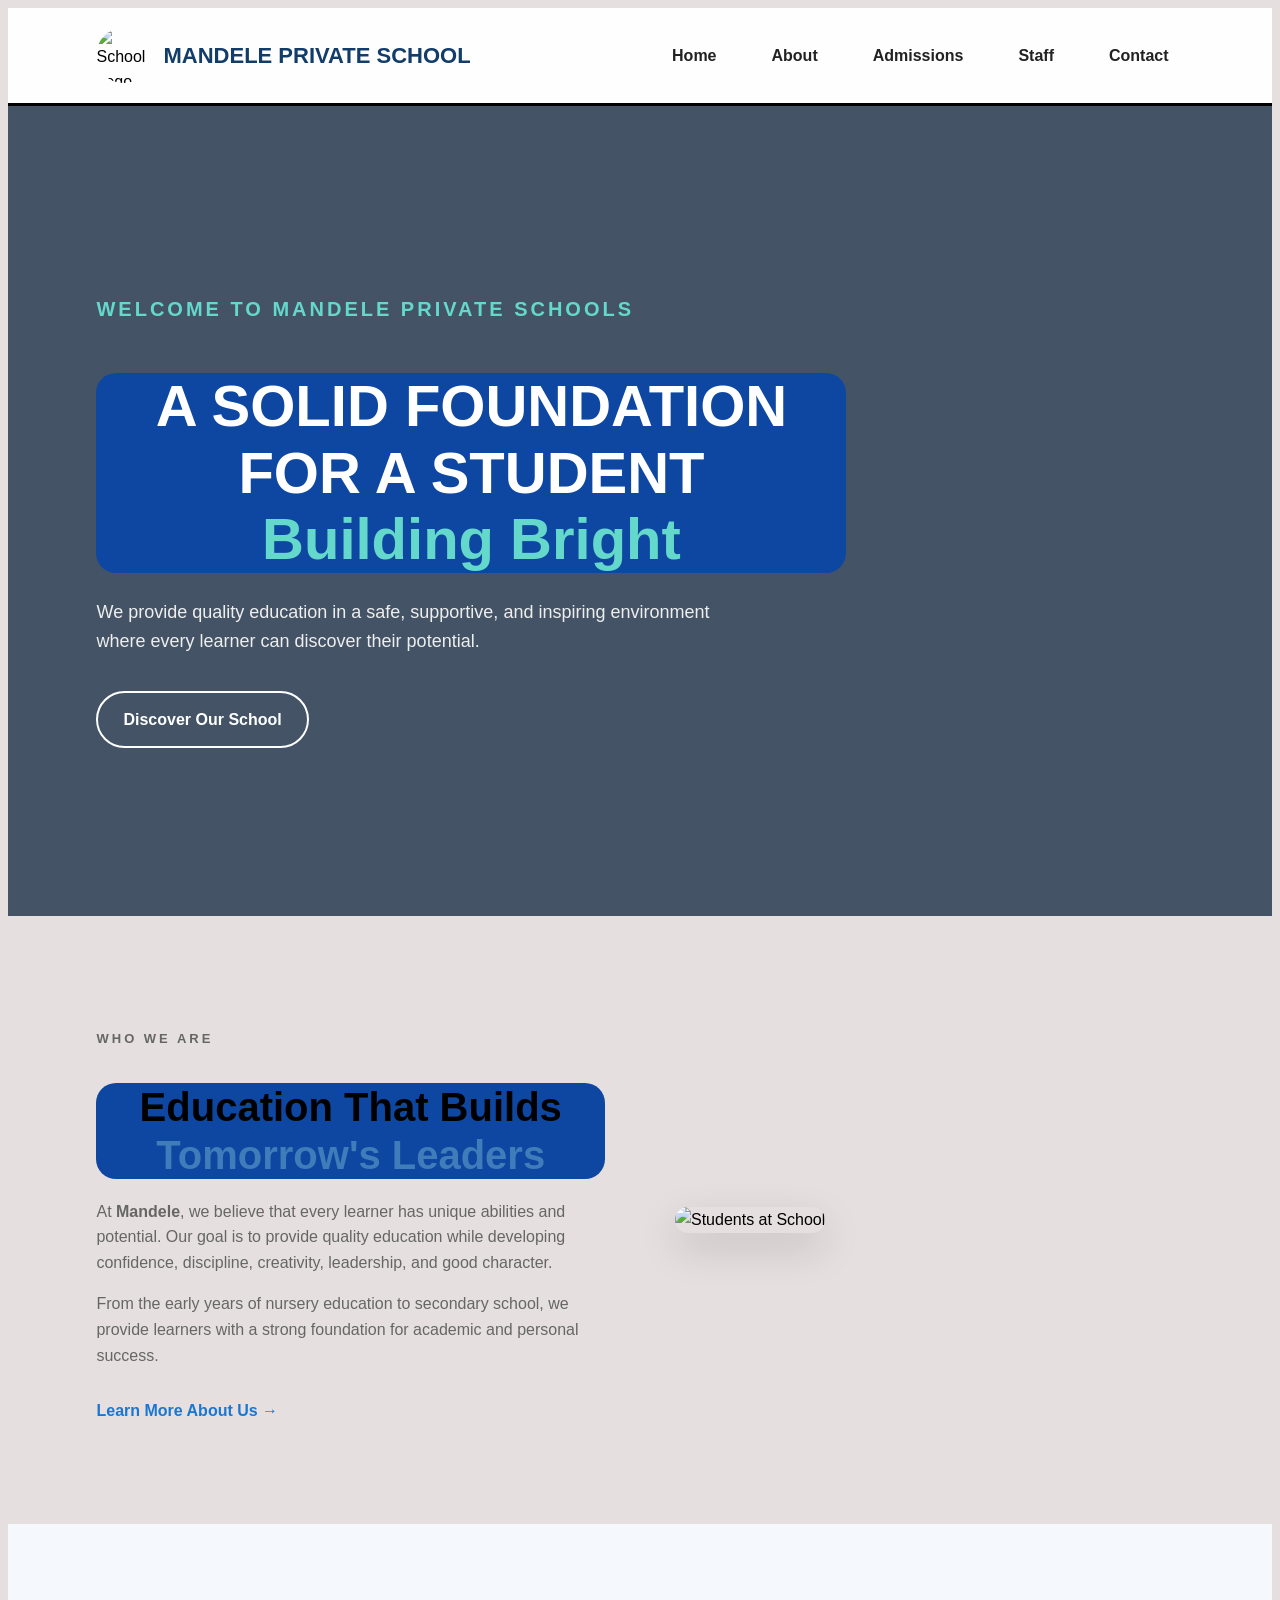
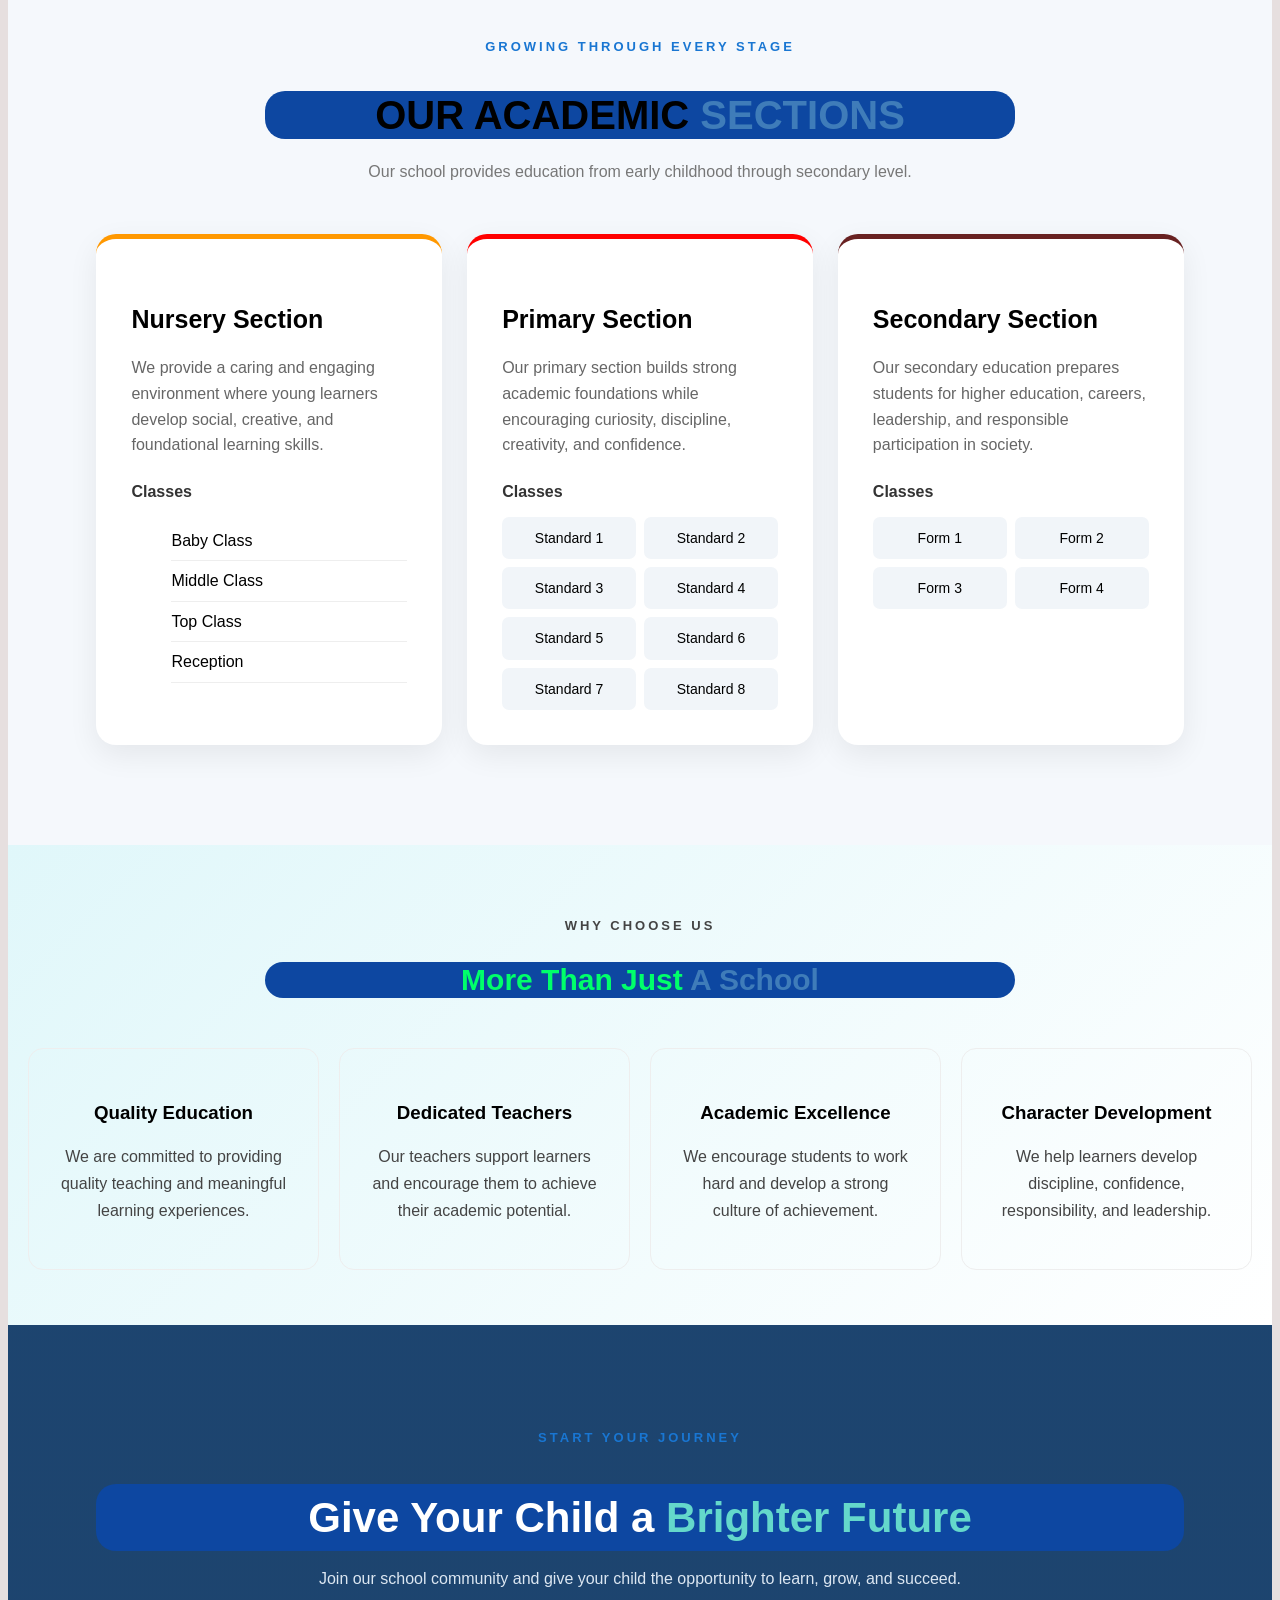
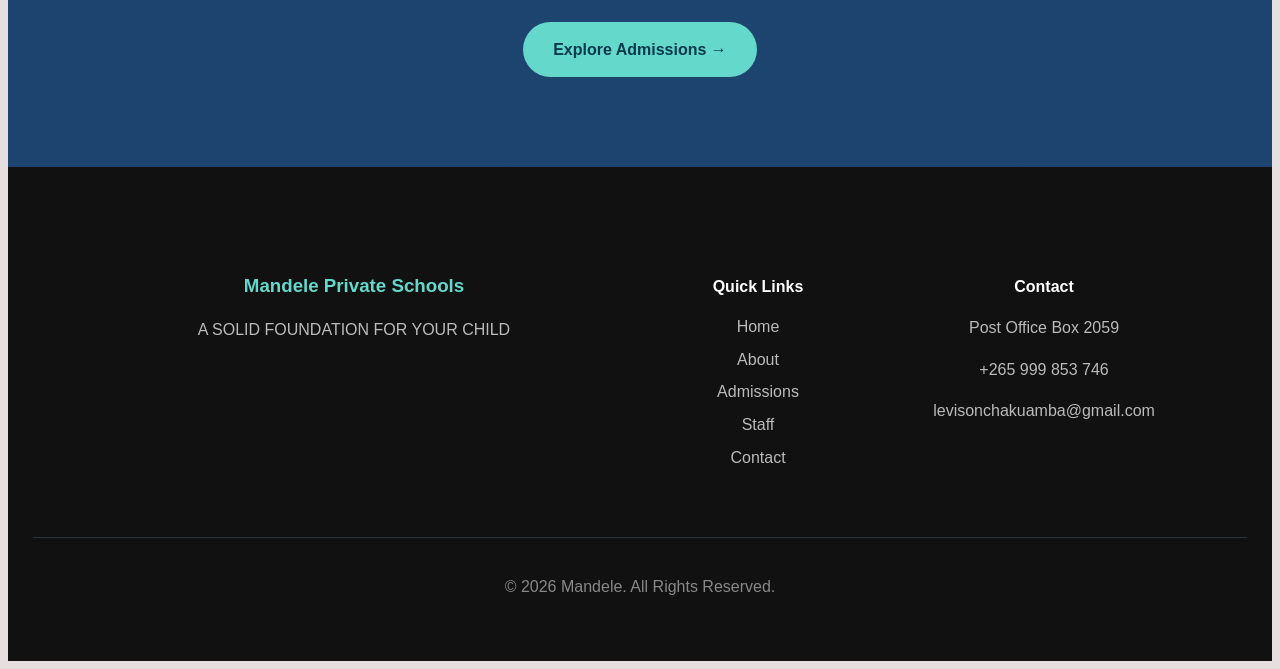
==== index.html @ 49058cb9 "Add files via upload" ====
<!DOCTYPE html>
<html>
<head>
    <title> SCHOOL </title>
    <link rel="stylesheet" href="style.css">
 

    </head>
     <body>
       
  

<!--  Navigation Bar -->

<header class="navbar">

    <div class="logo">
        <img src="logo.png" alt="School Logo">
        <h1>MANDELE PRIVATE SCHOOL</h1>
    </div>


    <nav class="nav-links">

        <a href="index.html">Home</a>
        <a href="about.html">About</a>
        <a href="admission.html">Admissions</a>
        <a href="staff.html">Staff</a>
        <a href="contact.html">Contact</a>

    </nav>

</header>


<!-- ================= HERO ================= -->

    <section class="hero">

        <div class="hero-content">

            <p class="welcome">WELCOME TO MANDELE PRIVATE SCHOOLS </p>

            <h2>
                A SOLID FOUNDATION FOR A STUDENT<br>
                <span>Building Bright </span>
            </h2>

            <p>
                We provide quality education in a safe, supportive,
                and inspiring environment where every learner can
                discover their potential.
            </p>

            <div class="hero-buttons">


                <a href="about.html" class="btn-secondary">
                    Discover Our School
                </a>

            </div>

        </div>

    </section>


    <!-- ================= INTRODUCTION ================= -->

    <section class="intro">

        <div class="intro-text">

            <p class="section-label">WHO WE ARE</p>

            <h2>
                Education That Builds
                <span>Tomorrow's Leaders</span>
            </h2>

            <p>
                At <strong>Mandele</strong>, we believe that every
                learner has unique abilities and potential. Our goal is
                to provide quality education while developing confidence,
                discipline, creativity, leadership, and good character.
            </p>

            <p>
                From the early years of nursery education to secondary
                school, we provide learners with a strong foundation
                for academic and personal success.
            </p>

            <a href="about.html" class="read-more">
                Learn More About Us →
            </a>

        </div>

        <div class="intro-image">

            <img src="Sec.jpg" alt="Students at School">

        </div>

    </section>


    <!-- ================= SCHOOL SECTIONS ================= -->

    <section class="school-sections">

        <div class="section-heading">

            <p class="section-label">GROWING THROUGH EVERY STAGE</p>

            <h2>
                OUR ACADEMIC 
                <span>SECTIONS</span>
            </h2>

            <p>
                Our school provides education from early childhood
                through secondary level.
            </p>

        </div>


        <div class="section-cards">


            <!-- NURSERY -->

            <div class="school-card nursery">

                <div class="card-icon">
                    
                </div>

                <h3>Nursery Section</h3>

                <p>
                    We provide a caring and engaging environment where
                    young learners develop social, creative, and
                    foundational learning skills.
                </p>

                <h4>Classes</h4>

                <ul>
                    <li>Baby Class</li>
                    <li>Middle Class</li>
                    <li>Top Class</li>
                    <li>Reception</li>
                </ul>

            </div>


            <!-- PRIMARY -->

            <div class="school-card primary">

                <div class="card-icon">
                    
                </div>

                <h3>Primary Section</h3>

                <p>
                    Our primary section builds strong academic foundations
                    while encouraging curiosity, discipline, creativity,
                    and confidence.
                </p>

                <h4>Classes</h4>

                <div class="class-grid">

                    <span>Standard 1</span>
                    <span>Standard 2</span>
                    <span>Standard 3</span>
                    <span>Standard 4</span>
                    <span>Standard 5</span>
                    <span>Standard 6</span>
                    <span>Standard 7</span>
                    <span>Standard 8</span>

                </div>

            </div>


            <!-- SECONDARY -->

            <div class="school-card secondary">

                <div class="card-icon">
                    
                </div>

                <h3>Secondary Section</h3>

                <p>
                    Our secondary education prepares students for higher
                    education, careers, leadership, and responsible
                    participation in society.
                </p>

                <h4>Classes</h4>

                <div class="class-grid">

                    <span>Form 1</span>
                    <span>Form 2</span>
                    <span>Form 3</span>
                    <span>Form 4</span>

                </div>

            </div>

        </div>

    </section>


    <!-- ================= WHY CHOOSE US ================= -->

    <section class="why-us">

        <div class="section-heading">

            <p class="section-label">WHY CHOOSE US</p>

            <h2>
                More Than Just
                <span>A School</span>
            </h2>

        </div>


        <div class="features">

            <div class="feature">

                <div class="feature-icon"></div>

                <h3>Quality Education</h3>

                <p>
                    We are committed to providing quality teaching
                    and meaningful learning experiences.
                </p>

            </div>


            <div class="feature">

                <div class="feature-icon"></div>

                <h3>Dedicated Teachers</h3>

                <p>
                    Our teachers support learners and encourage them
                    to achieve their academic potential.
                </p>

            </div>


            <div class="feature">

                <div class="feature-icon"></div>

                <h3>Academic Excellence</h3>

                <p>
                    We encourage students to work hard and develop
                    a strong culture of achievement.
                </p>

            </div>


            <div class="feature">

                <div class="feature-icon"></div>

                <h3>Character Development</h3>

                <p>
                    We help learners develop discipline, confidence,
                    responsibility, and leadership.
                </p>

            </div>

        </div>

    </section>


    <!-- ================= CTA ================= -->

    <section class="cta">

        <div>

            <p class="section-label">START YOUR JOURNEY</p>

            <h2>
                Give Your Child a
                <span>Brighter Future</span>
            </h2>

            <p>
                Join our school community and give your child the
                opportunity to learn, grow, and succeed.
            </p>

            <a href="admissions.html" class="cta-button">
                Explore Admissions →
            </a>

        </div>

    </section>


    <!-- ================= FOOTER ================= -->

    <footer>

        <div class="footer-content">

            <div>

                <h3>Mandele Private Schools</h3>

                <p>
                    A SOLID FOUNDATION FOR YOUR CHILD
                </p>

            </div>


            <div>

                <h4>Quick Links</h4>

                <a href="index.html">Home</a>
                <a href="about.html">About</a>
                <a href="admissions.html">Admissions</a>
                <a href="staff.html">Staff</a>
                <a href="contact.html">Contact</a>

            </div>


            <div>

                <h4>Contact</h4>

                <p> Post Office Box 2059</p>
                <p> <a href="#"> +265 999 853 746</a>  </p>
                <p> <a href="#"> levisonchakuamba@gmail.com</a></p>

            </div>

        </div>


        <div class="copyright">

            <p>
                © 2026 Mandele. All Rights Reserved.
            </p>

        </div>

    </footer>
         
     </body>
</html>
---- style.css ----
/* ============================
   MODERN ANIMATED NAVBAR
   ============================ */

.navbar {

    position: sticky;
    top: 0;
    z-index: 1000;

    display: flex;
    justify-content: space-between;
    align-items: center;

    padding: 15px 7%;

    background: rgba(255,255,255,0.95);

    backdrop-filter: blur(10px);

    border-bottom: 3px solid;

    animation: borderColor 6s infinite;

}


/* Animated Border Colours */

@keyframes borderColor {

    0% {
        border-color: #ff0055;
    }

    25% {
        border-color: #00c3ff;
    }

    50% {
        border-color: #00ff88;
    }

    75% {
        border-color: #ffd000;
    }

    100% {
        border-color: #ff0055;
    }

}



/* Logo */

.navbar .logo {

    display: flex;
    align-items: center;
    gap: 12px;

}


.navbar .logo img {

    width: 55px;
    height: 55px;

    border-radius: 50%;

}


.navbar .logo h1 {

    color: #123c69;

    font-size: 22px;

}



/* Navigation Links */

.nav-links {

    display: flex;

    gap: 25px;

}



.nav-links a {

    position: relative;

    text-decoration: none;

    color: #222;

    font-weight: bold;

    padding: 10px 15px;

    border-radius: 25px;

    transition: 0.4s;

}



/* Hover Background */

.nav-links a:hover {

    color: white;

    background: linear-gradient(
        45deg,
        #ff0055,
        #00c3ff,
        #00ff88
    );

    transform: translateY(-4px);

}



/* Animated Underline */

.nav-links a::after {

    content: "";

    position: absolute;

    left: 50%;

    bottom: 3px;

    width: 0%;

    height: 3cm;

    background: linear-gradient(
        90deg,
        #ff0055,
        #00c3ff,
        #00ff88
    );

    transition: 0.4s;

    transform: translateX(-50%);

}



.nav-links a:hover::after {

    width: 80%;

}



/* Active Page */

.nav-links a.active {

    color: #2486d1;

}



/* Mobile Navigation */

@media(max-width:800px){

    .navbar{

        flex-direction: column;

        gap:20px;

    }


    .nav-links{

        flex-wrap:wrap;

        justify-content:center;

        gap:10px;

    }

}
                        /* FOR HOME PAGE */ 
            /* ===================================== GENERAL===================================== */


 {
    margin: 0;
    padding: 0;
    box-sizing: border-box;
}

body {
    font-family: Arial, sans-serif;
    color:black;
    line-height: 1.6;
    background: #e6dfdf;
}

a {
    text-decoration: none;
}


/* =====================================
   HEADER
   ===================================== */

.header {
    width: 100%;
    padding: 15px 7%;
    display: flex;
    justify-content: space-between;
    align-items: center;
    background: white;
    box-shadow: 0 3px 15px rgba(0, 0, 0, 0.08);
    position: sticky;
    top: 0;
    z-index: 1000;
}

.logo {
    display: flex;
    align-items: center;
    gap: 12px;
}

.logo img {
    width: 20cm;
    height: 20cm;
    object-fit: contain;
}

.logo h1 {
    color: #123c69;
    font-size: 22px;
}

.logo p {
    font-size: 11px;
    color: #777;
}

nav {
    display: flex;
    gap: 25px;
}

nav a {
    color: #333;
    font-weight: 600;
    transition: 0.3s;
}

nav a:hover,
nav a.active {
    color: #1976d2;
}


/* =====================================
   HERO
   ===================================== */

.hero {
    min-height: 650px;

    background-image:
        linear-gradient(
            rgba(5, 30, 55, 0.72),
            rgba(5, 30, 55, 0.72)
        ),
        url("school.jpg");

    background-size: cover;
    background-position: center;

    display: flex;
    align-items: center;

    padding: 80px 7%;

    color: white;
}

.hero-content {
    max-width: 750px;
}

.welcome {
    color: #64d8cb;
    font-weight:bold;
    font-size: 20px;
    letter-spacing: 3px;
    margin-bottom: 15px;
}

.hero h2 {
    font-size: 58px;
    line-height: 1.15;
    margin-bottom: 25px;
}

.hero h2 span {
    color: #64d8cb;
}

.hero p:not(.welcome) {
    font-size: 18px;
    max-width: 650px;
    color: #eeeeee;
}

.hero-buttons {
    margin-top: 35px;
    display: flex;
    gap: 15px;
    flex-wrap: wrap;
}

.btn-primary,
.btn-secondary {
    padding: 14px 25px;
    border-radius: 30px;
    font-weight: bold;
    transition: 0.3s;
}

.btn-primary {
    background: #64d8cb;
    color: #073b4c;
}

.btn-primary:hover {
    transform: translateY(-3px);
}

.btn-secondary {
    border: 2px solid white;
    color: white;
}

.btn-secondary:hover {
    background: white;
    color: #2c2cbd;
}


/* =====================================
   INTRODUCTION
   ===================================== */

.intro {
    padding: 100px 7%;
    display: flex;
    align-items: center;
    gap: 70px;
}

.intro-text {
    flex: 1;
}

.intro-image {
    flex: 1;
}

.intro-image img {
    width: 100%;
    height: 400px;
    object-fit: cover;
    border-radius: 20px;
    box-shadow: 0 15px 40px rgba(0, 0, 0, 0.15);
}

.section-label {
    color: #1976d2;
    font-size: 13px;
    font-weight: bold;
    letter-spacing: 3px;
    margin-bottom: 10px;
}

.intro h2,
.section-heading h2 {
    font-size: 40px;
    line-height: 1.2;
    margin-bottom: 20px;
}

.intro h2 span,
.section-heading h2 span {
    color: #3f7cb9;
}

.intro-text p {
    color: #666;
    margin-bottom: 15px;
}

.read-more {
    display: inline-block;
    margin-top: 15px;
    color: #1976d2;
    font-weight: bold;
}


/* =====================================
   SCHOOL SECTIONS
   ===================================== */

.school-sections {
    background: #f5f8fc;
    padding: 100px 7%;
}

.section-heading {
    text-align: center;
    max-width: 750px;
    margin: 0 auto 50px;
}

.section-heading > p:last-child {
    color: #777;
}

.section-cards {
    display: grid;
    grid-template-columns: repeat(3, 1fr);
    gap: 25px;
}

.school-card {
    background: white;
    padding: 35px;
    border-radius: 20px;
    box-shadow: 0 10px 30px rgba(0, 0, 0, 0.07);
    transition: 0.3s;
    border-top: 5px solid;
}

.school-card:hover {
    transform: translateY(-10px);
    box-shadow: 0 20px 40px rgba(0, 0, 0, 0.12);
}

.nursery {
    border-color: #ff9800;
}

.primary {
    border-color:RED;
}

.secondary {
    border-color: #682121;
}

.card-icon {
    font-size: 40px;
    margin-bottom: 15px;
}

.school-card h3 {
    font-size: 25px;
    margin-bottom: 12px;
}

.school-card p {
    color: #666;
    margin-bottom: 20px;
}

.school-card h4 {
    margin-bottom: 12px;
    color: #333;
}

.school-card ul {
    list-style: none;
}

.school-card li {
    padding: 7px 0;
    border-bottom: 1px solid #eeeeee;
}

.class-grid {
    display: grid;
    grid-template-columns: repeat(2, 1fr);
    gap: 8px;
}

.class-grid span {
    padding: 10px;
    background: #f1f5f9;
    border-radius: 7px;
    text-align: center;
    font-size: 14px;
}


/* =====================================
   WHY CHOOSE US
   ===================================== */

.why-us {
    padding: 100px 7%;
}

.features {
    display: grid;
    grid-template-columns: repeat(4, 1fr);
    gap: 20px;
}

.feature {
    padding: 30px;
    text-align: center;
    border: 1px solid #eeeeee;
    border-radius: 15px;
    transition: 0.3s;
}

.feature:hover {
    transform: translateY(-8px);
    box-shadow: 0 15px 30px rgba(0, 0, 0, 0.08);
}

.feature-icon {
    font-size: 35px;
    margin-bottom: 15px;
}

.feature h3 {
    margin-bottom: 10px;
}

.feature p {
    color: #777;
}


/* =====================================
   CALL TO ACTION
   ===================================== */

.cta {
    padding: 90px 7%;
    text-align: center;

    background:
        linear-gradient(
            rgba(18, 60, 105, 0.95),
            rgba(18, 60, 105, 0.95)
        );
        
    color: white;
}

.cta h2 {
    font-size: 42px;
    margin-bottom: 15px;
}

.cta h2 span {
    color: #64d8cb;
}

.cta p:not(.section-label) {
    max-width: 650px;
    margin: auto;
    color: #dce7f2;
}

.cta-button {
    display: inline-block;
    margin-top: 30px;
    padding: 15px 30px;
    border-radius: 30px;
    background: #64d8cb;
    color: #073b4c;
    font-weight: bold;
}


/* =====================================
   FOOTER
   ===================================== */

footer {
    background: #101820;
    color: white;
}

.footer-content {
    padding: 60px 7%;
    display: grid;
    grid-template-columns: 2fr 1fr 1fr;
    gap: 50px;
}

.footer-content h3 {
    color: #64d8cb;
    margin-bottom: 10px;
}

.footer-content h4 {
    margin-bottom: 15px;
}

.footer-content a {
    display: block;
    color: #bbb;
    margin: 7px 0;
}

.footer-content a:hover {
    color: #64d8cb;
}

.footer-content p {
    color: #bbb;
}

.copyright {
    border-top: 1px solid #26343e;
    padding: 20px;
    text-align: center;
    color: #888;
}


/* =====================================
   MOBILE RESPONSIVE
   ===================================== */

@media (max-width: 900px) {

    .header {
        flex-direction: column;
        gap: 15px;
    }

    nav {
        gap: 12px;
        flex-wrap: wrap;
        justify-content: center;
    }

    .hero h2 {
        font-size: 42px;
    }

    .intro {
        flex-direction: column;
    }

    .section-cards {
        grid-template-columns: 1fr;
    }

    .features {
        grid-template-columns: repeat(2, 1fr);
    }

    .footer-content {
        grid-template-columns: 1fr;
    }
}


@media (max-width: 600px) {

    .hero {
        min-height: 550px;
        padding: 60px 6%;
    }

    .hero h2 {
        font-size: 34px;
    }

    .intro h2,
    .section-heading h2 {
        font-size: 32px;
    }

    .features {
        grid-template-columns: 1fr;
    }

    .hero-buttons {
        flex-direction: column;
    }

    .btn-primary,
    .btn-secondary {
        text-align: center;
    }

}
            /* FOR HOME PAGE */ 
        }
        /*FOR CONTACT US */ 
        .contact-intro,
.contact-info,
.contact-form,
.location {
    padding: 50px;
    text-align: center;
      background-color: #a31010;
}

.contact-intro p,
.location p {
    max-width: 500px;
    margin: auto;
    line-height: 1.7;
    border-radius: 5px;
    background-color: #00838f;
    
    
}

.contact-info {
    display: flex;
    flex-wrap: wrap;
    justify-content: center;
    gap: 20px;
   
}

.contact-info h2 {
    width: 150%;
     background-color: #0738a0;
    transform: scale(0.95);
}

.contact-box {
    width: 220px;
    padding: 25px;
    border-radius: 10px;
    background-color: #f2f2f2;
     background-color: #c6c1cf;
    transform: scale(0.95);
}
h2{
    text-align: center;
    background-color: #0d47a1;
    border-radius: 20px; 
    font-style: padding ;
}
.contact-form form {
    max-width: 600px;
    margin: auto;
    display: flex;
    flex-direction: column;
    text-align: left;
}

.contact-form label {
    margin-top: 15px;
    margin-bottom: 5px;
    font-weight: bold;
}

.contact-form input,
.contact-form textarea {
    padding: 12px;
    border: 1px solid #ccc;
    border-radius: 5px;
    font-size: 16px;
}

.contact-form button {
    margin-top: 20px;
    padding: 12px;
    border: tomato;
    border-radius: 5px;
    cursor: pointer;
    font-size: 16px;
     background-color: #13cf81;
}

.location {
    background-color: #f5f5f5;
}
 /* CSS FOR CONTACT US  ENDS HEAR 
 NEXT IS ABOUT PAGE*/ 
 .about,
.history,
.vision-mission,
.values,
.facilities {
    padding: 50px;
    text-align: center;
}

.about-image {
    width: 500px;
    max-width: 90%;
    height: 300px;
    object-fit: cover;
    border-radius: 10px;
    margin: 20px 0;
}

.about p,
.history p,
.vision-mission p,
.facilities p {
    max-width: 800px;
    margin: 15px auto;
    line-height: 1.7;
}

.vision-mission {
    display: flex;
    gap: 30px;
    justify-content: center;
}

.vision-mission div {
    width: 40%;
    padding: 25px;
}

.values ul {
    list-style: none;
    padding: 0;
}

.values li {
    display: inline-block;
    padding: 12px 20px;
    margin: 5px;
    border-radius: 5px;
}
/* CSS FOR ABOUT PAGE   ENDS HEAR 
 NEXT IS ADMISSION*/ 
 /* ==============================
   ADMISSIONS PAGE
   ============================== */

.admissions {
    background: linear-gradient(135deg, #e3f2fd, #ffffff);
    padding: 60px 20px;
    text-align: center;
}

.admissions h2 {
    color: #0d47a1;
    font-size: 38px;
    margin-bottom: 25px;
}

.admissions p {
    max-width: 800px;
    margin: 15px auto;
    line-height: 1.8;
    color: #444;
}

.admission-image {
    width: 500px;
    max-width: 90%;
    height: 280px;
    object-fit:contain;
    border-radius: 15px;
    box-shadow: 0 8px 20px rgba(0, 0, 0, 0.2);
    margin-bottom: 25px;
}


/* ==============================
   ADMISSION REQUIREMENTS
   ============================== */

.requirements {
    background-color: #ffffff;
    padding: 55px 20px;
    text-align: center;
}

.requirements h2 {
    color: black;
    font-size: 30px;
}

.requirements p {
    color: #555;
}

.requirements ul {
    max-width: 650px;
    margin: 25px auto;
    padding: 0;
    list-style: none;
}

.requirements li {
    background-color: #e8f5e9;
    color: #1b5e20;
    margin: 10px 0;
    padding: 14px;
    border-left: 5px solid #2e7d32;
    border-radius: 5px;
    text-align: left;
    transition: 0.3s;
}

.requirements li:hover {
    transform: translateX(8px);
    background-color: #c8e6c9;
}


/* ==============================
   SCHOOL FEES
   ============================== */

.fees {
    background: linear-gradient(135deg, #fff3e0, #ffffff);
    padding: 55px 20px;
    text-align: center;
}

.fees h2 {
    color: #ff0000;
    font-size: 30px;
}
.fees-box {
    display: inline-block;
    width: 230px;
    margin: 10px;
    padding: 25px;
    background-color: white;
    border-radius: 12px;
    box-shadow: 0 5px 15px rgba(0, 0, 0, 0.15);
    transition: 0.3s;
}

.date-box:hover {
    transform: translateY(-8px);
}

.fees-box h2 {
    color: blanchedalmond;
}

.fees-box p {
    color: red;
    font-weight: bold;
}


/* ==============================
   IMPORTANT DATES
   ============================== */

.dates {
    background-color: #f3e5f5;
    padding: 55px 20px;
    text-align: center;
}

.dates h2 {
    color: #ee0f0f;
    font-size: 30px;
    margin-bottom: 30px;
}

.date-box {
    display: inline-block;
    width: 230px;
    margin: 10px;
    padding: 25px;
    background-color: white;
    border-radius: 12px;
    box-shadow: 0 5px 15px rgba(0, 0, 0, 0.15);
    transition: 0.3s;
}

.date-box:hover {
    transform: translateY(-8px);
}

.date-box h3 {
    color: #7b1fa2;
}

.date-box p {
    color: #555;
    font-weight: bold;
}


/* ==============================
   WHY CHOOSE US
   ============================== */

.why-us {
    background: linear-gradient(135deg, #e0f7fa, #ffffff);
    padding: 55px 20px;
    text-align: center;
}

.why-us h2 {
    color: #00ff6a;
    font-size: 30px;
}

.why-us p {
    max-width: 750px;
    margin: 15px auto;
    line-height: 1.7;
    color: #444;
}

.why-us ul {
    list-style: none;
    padding: 0;
    max-width: 600px;
    margin: 25px auto;
}

.why-us li {
    display: inline-block;
    background-color: #00838f;
    color: white;
    padding: 12px 18px;
    margin: 6px;
    border-radius: 20px;
    transition: 0.3s;
}

.why-us li:hover {
    background-color: #004d40;
    transform: scale(1.05);
}


/* ==============================
   ADMISSIONS CONTACT
   ============================== */

.admission-contact {
    background: linear-gradient(135deg, #263238, #37474f);
    color: white;
    padding: 55px 20px;
    text-align: center;
}

.admission-contact h2 {
    color: #ffca28;
    font-size: 30px;
   
}

.admission-contact p {
    margin: 12px;
}

.admission-contact strong {
    color: #80cbc4;
}


/* ==============================
   FOOTER
   ============================== */

footer {
    background-color: #111;
    color: white;
    text-align: center;
    padding: 25px;
}
/* STAFF CSS*/ 
h7{
    color: #2486d1;
    font-size: larger;
    font-family: fantasy;
    
  
}
.staff-card h4 {
    font-family:Arial, Helvetica, sans-serif;
    font: 100px;
    font-style:italic;
    font-weight: bold;
    color: rgb(22, 21, 11);
    
}
.staff-card p {
    font-family:Arial, Helvetica, sans-serif;
    font: 100px;
    font-weight: bold;
    color: #00ff6a;
    
}

.staff-card {
    width: auto;
    padding: 15px;
    background: white;
  /* border: 1px solid #ddd;*/
    border-radius: 10px;
    box-shadow: 0 5px 20px rgba(0, 0, 0, 0.1);
   /* overflow: hidden;*/
   box-shadow: 0px 2px 4px rgba(0, 0, 0, 0.2);
   margin: 0 auto;
   box-sizing: border-box;
}
.staff-card img{
    width:100%; 
    height:350px; 
  object-fit:cover;
      border-radius: 15px;
      /*display: block;*/ 
}
  .staff-container{ 
        display: grid; 
        grid-template-columns: repeat (3,minmax(280px,350px)); 
        gap : 5px; 
       padding: 0px;
        justify-content: center;
        margin-top: 10px;
        flex-wrap: wrap;
     }
     @media(max-width:800px) {
        .staff-container {
            grid-template-columns: repeat(2,1fr);
        }
     }
     @media (max-with:500px){
.staff-container{
    grid-template-columns: 1fr;
}
     }
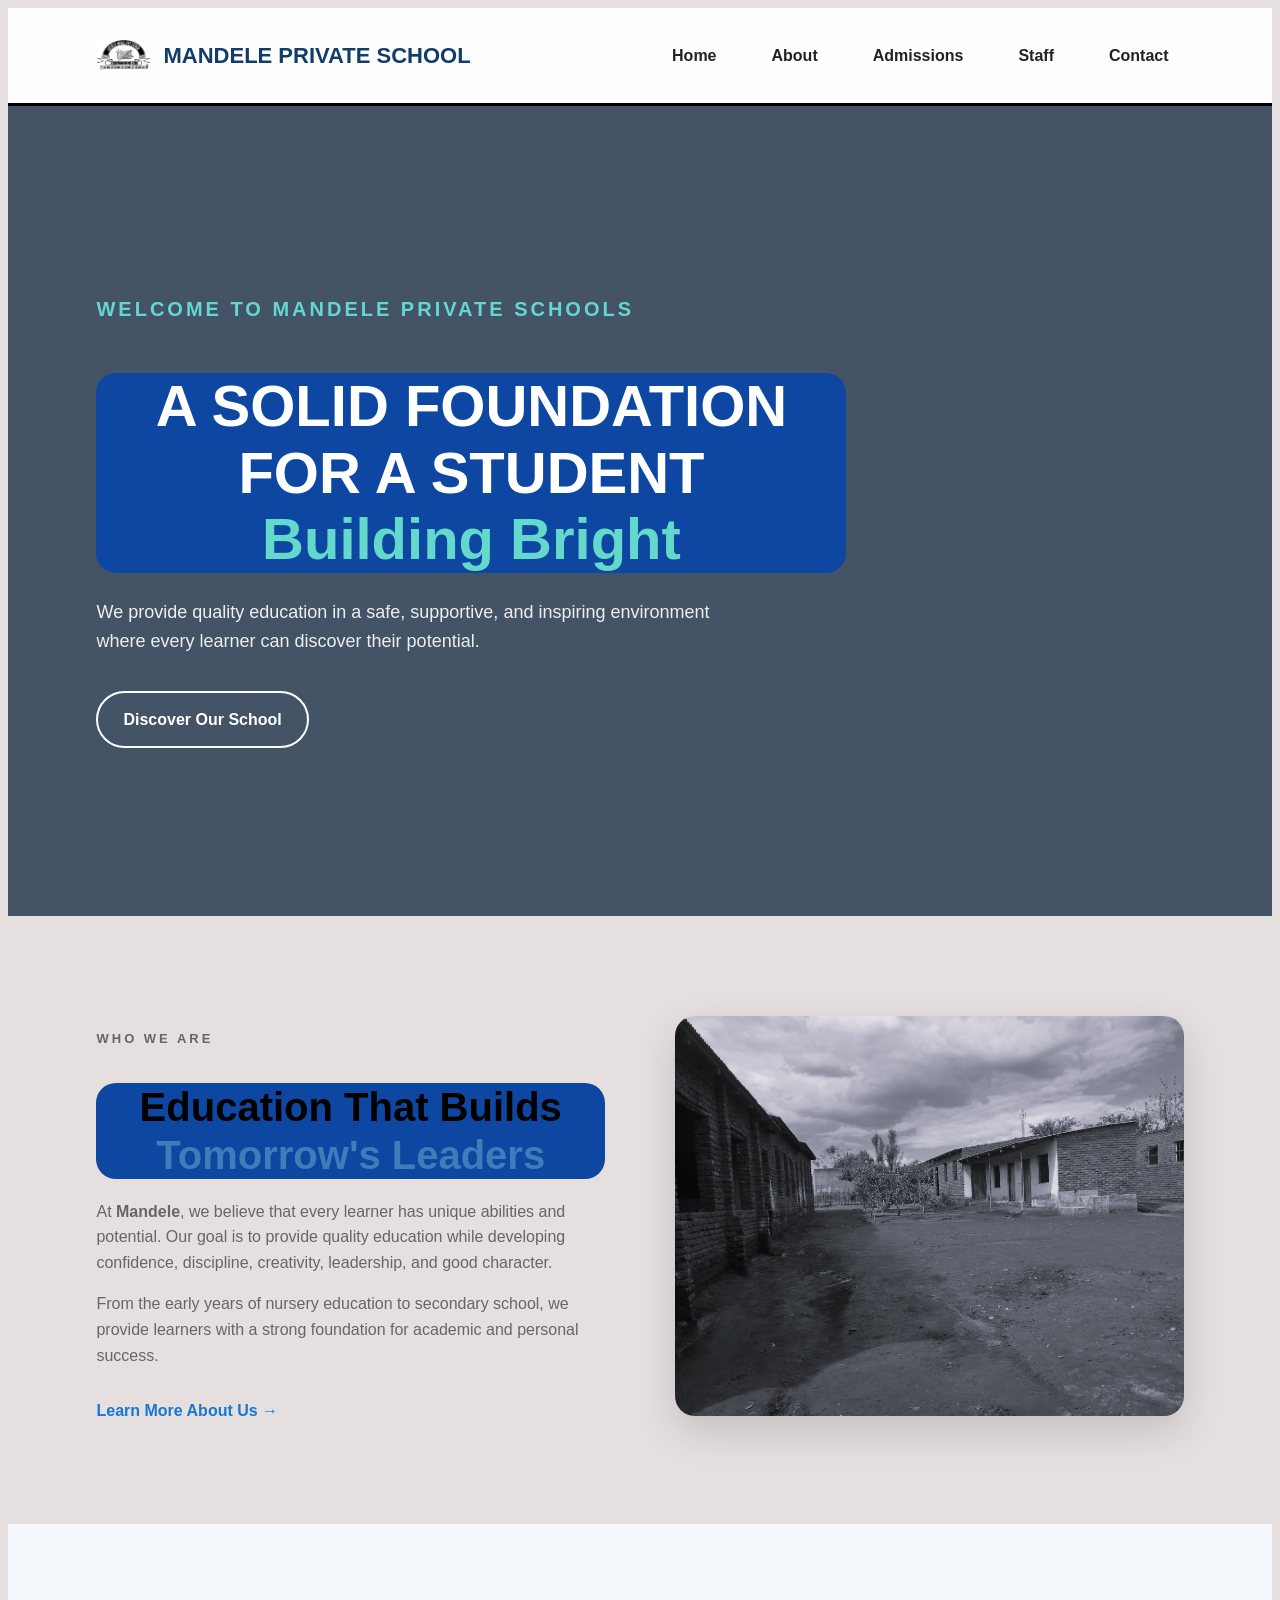
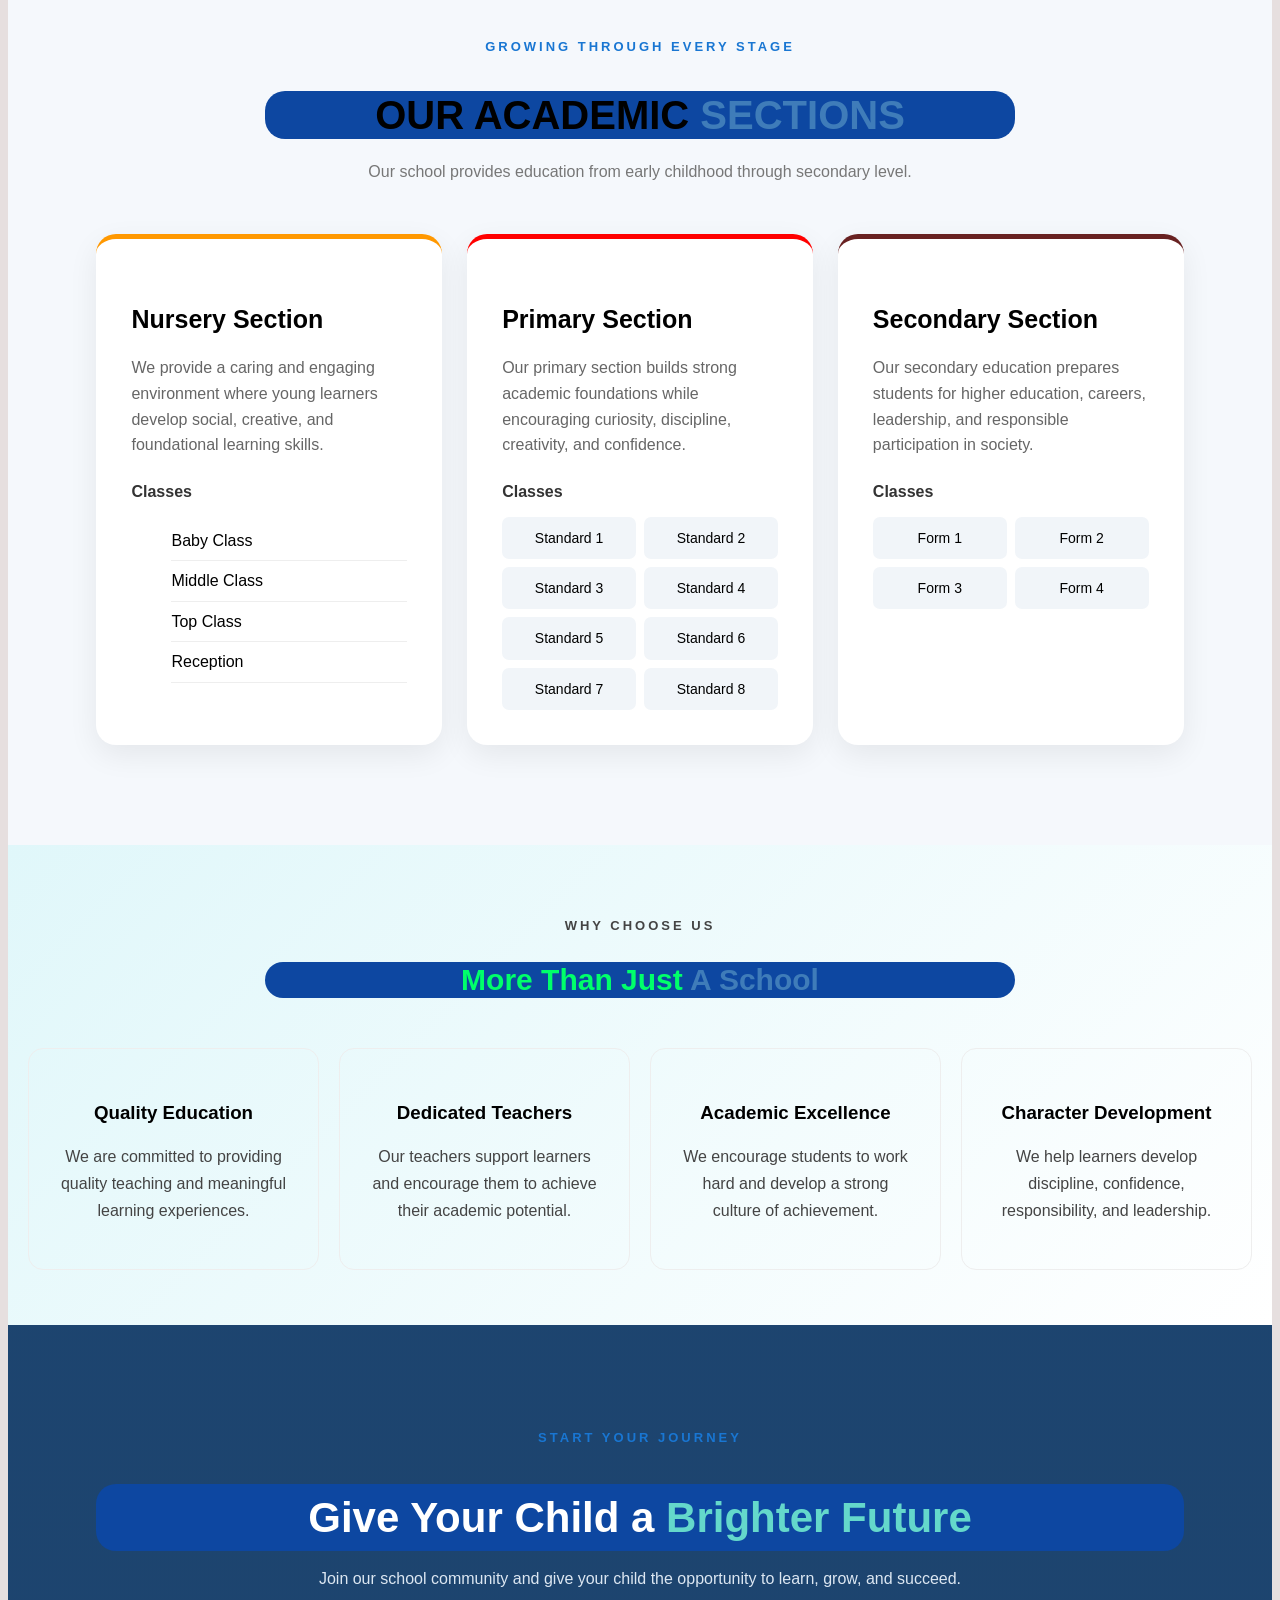
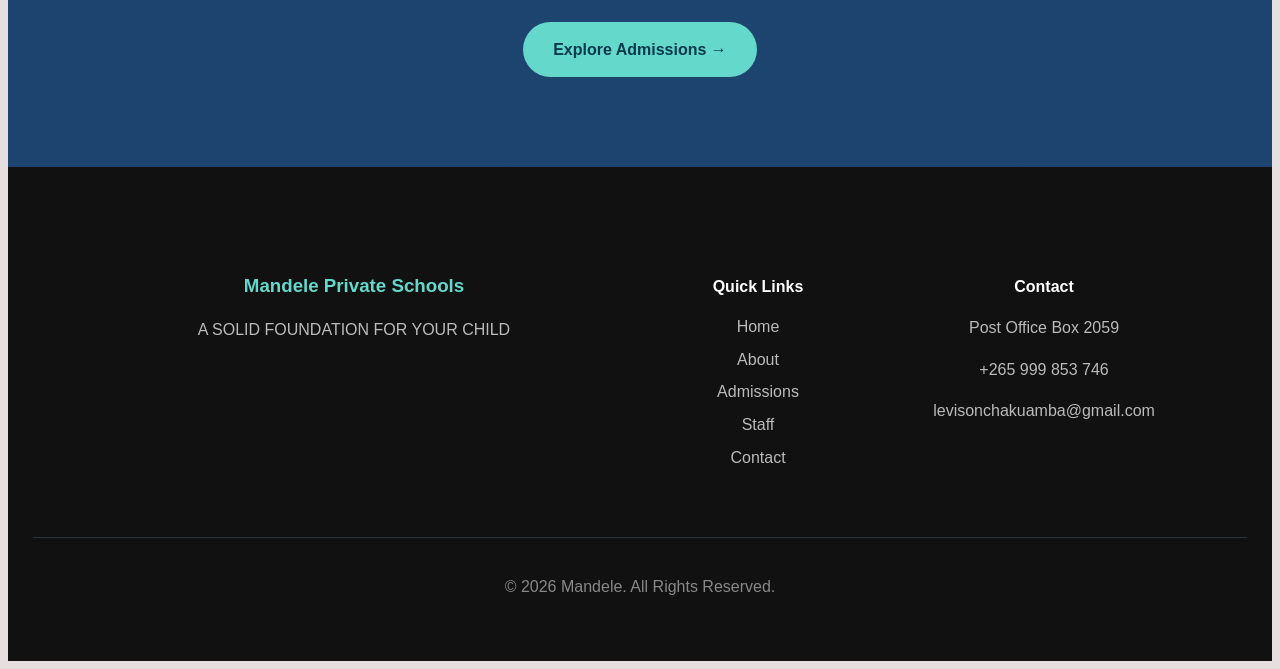
==== commit 38a05427: "Add viewport meta tag for mobile responsiveness Added viewport meta tag for responsive design." ====
--- a/index.html
+++ b/index.html
@@ -3,7 +3,7 @@
 <head>
     <title> SCHOOL </title>
     <link rel="stylesheet" href="style.css">
- 
+ <meta name="viewport" content="width=device-width, initial-scale=1.0">
 
     </head>
      <body>
@@ -386,4 +386,4 @@
     </footer>
          
      </body>
-</html>+</html>
--- a/style.css
+++ b/style.css
@@ -1170,5 +1170,18 @@
     grid-template-columns: 1fr;
 }
      }
-        
-     +@media (max-width: 600px) {
+
+    .section-cards {
+        display: grid;
+        grid-template-columns: 1fr !important;
+        gap: 25px;
+        width: 100%;
+    }
+
+    .school-card {
+        width: 100%;
+    }
+
+}
+     
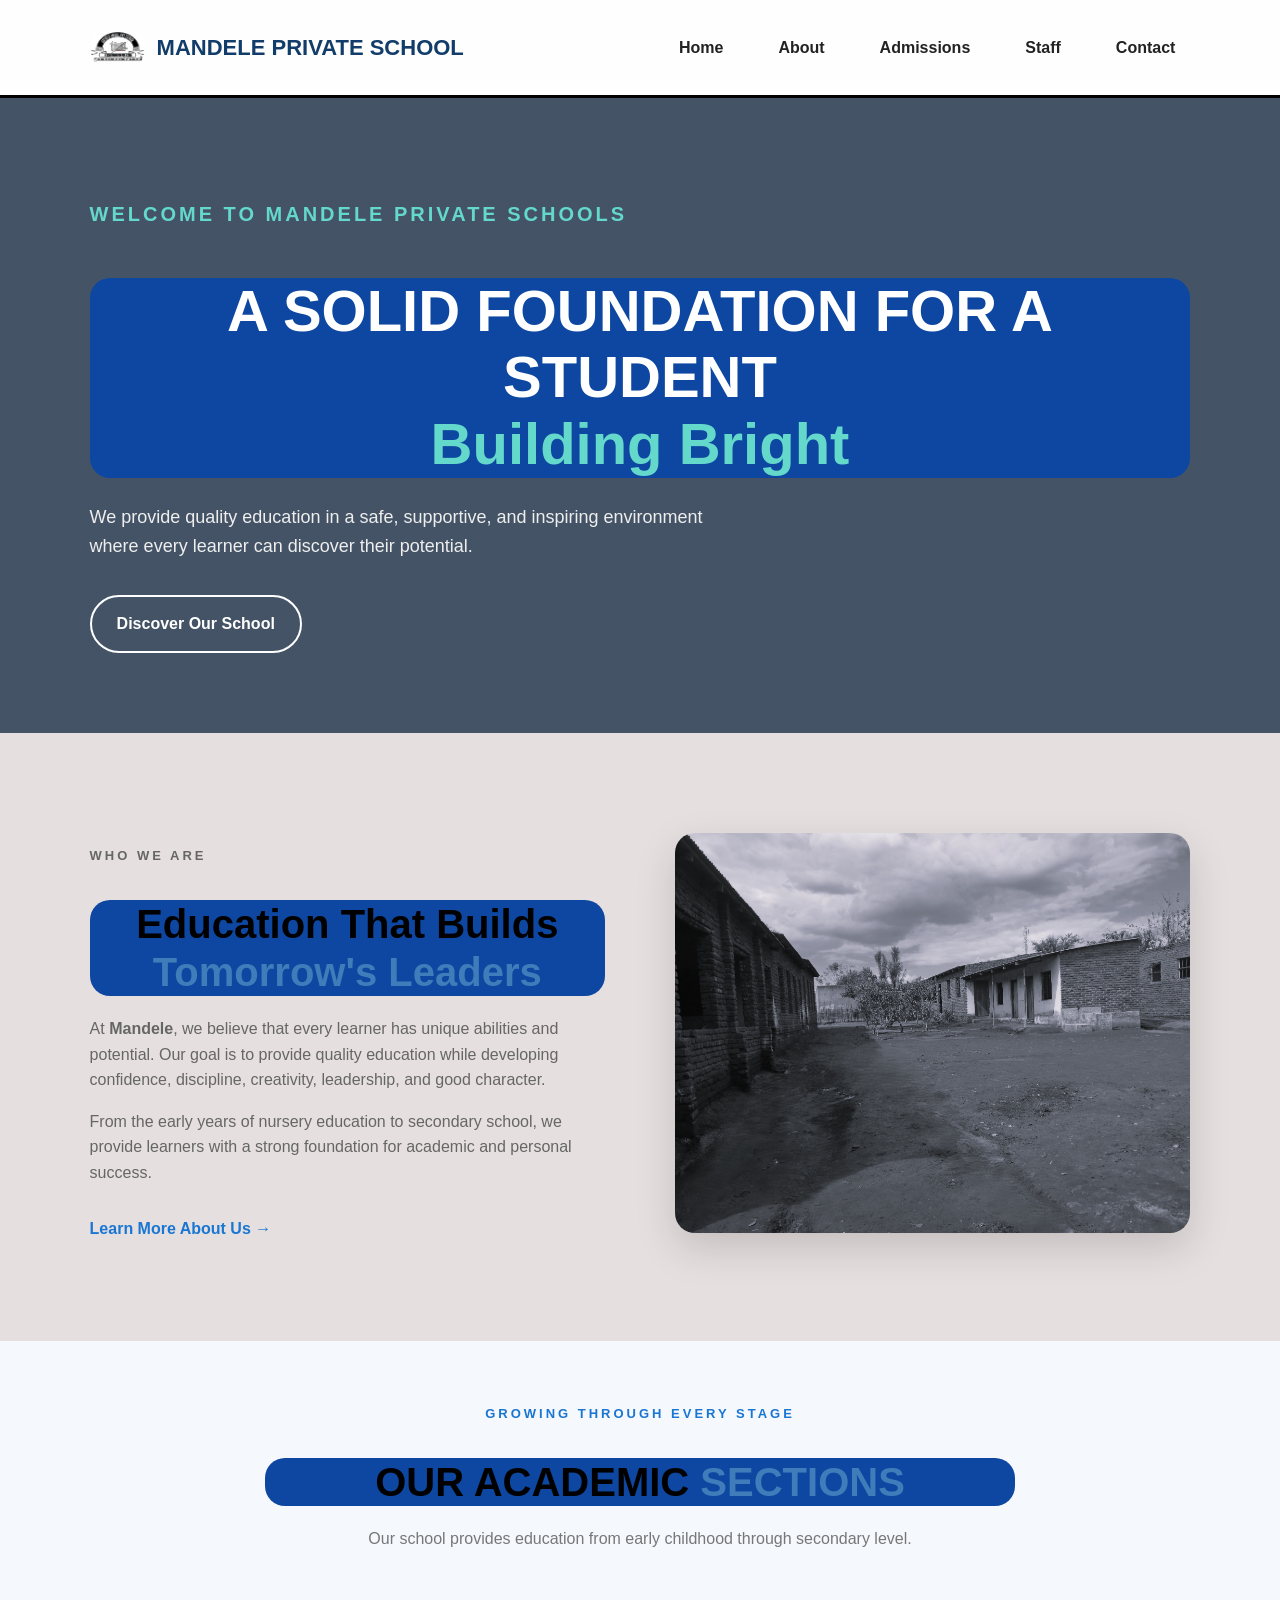
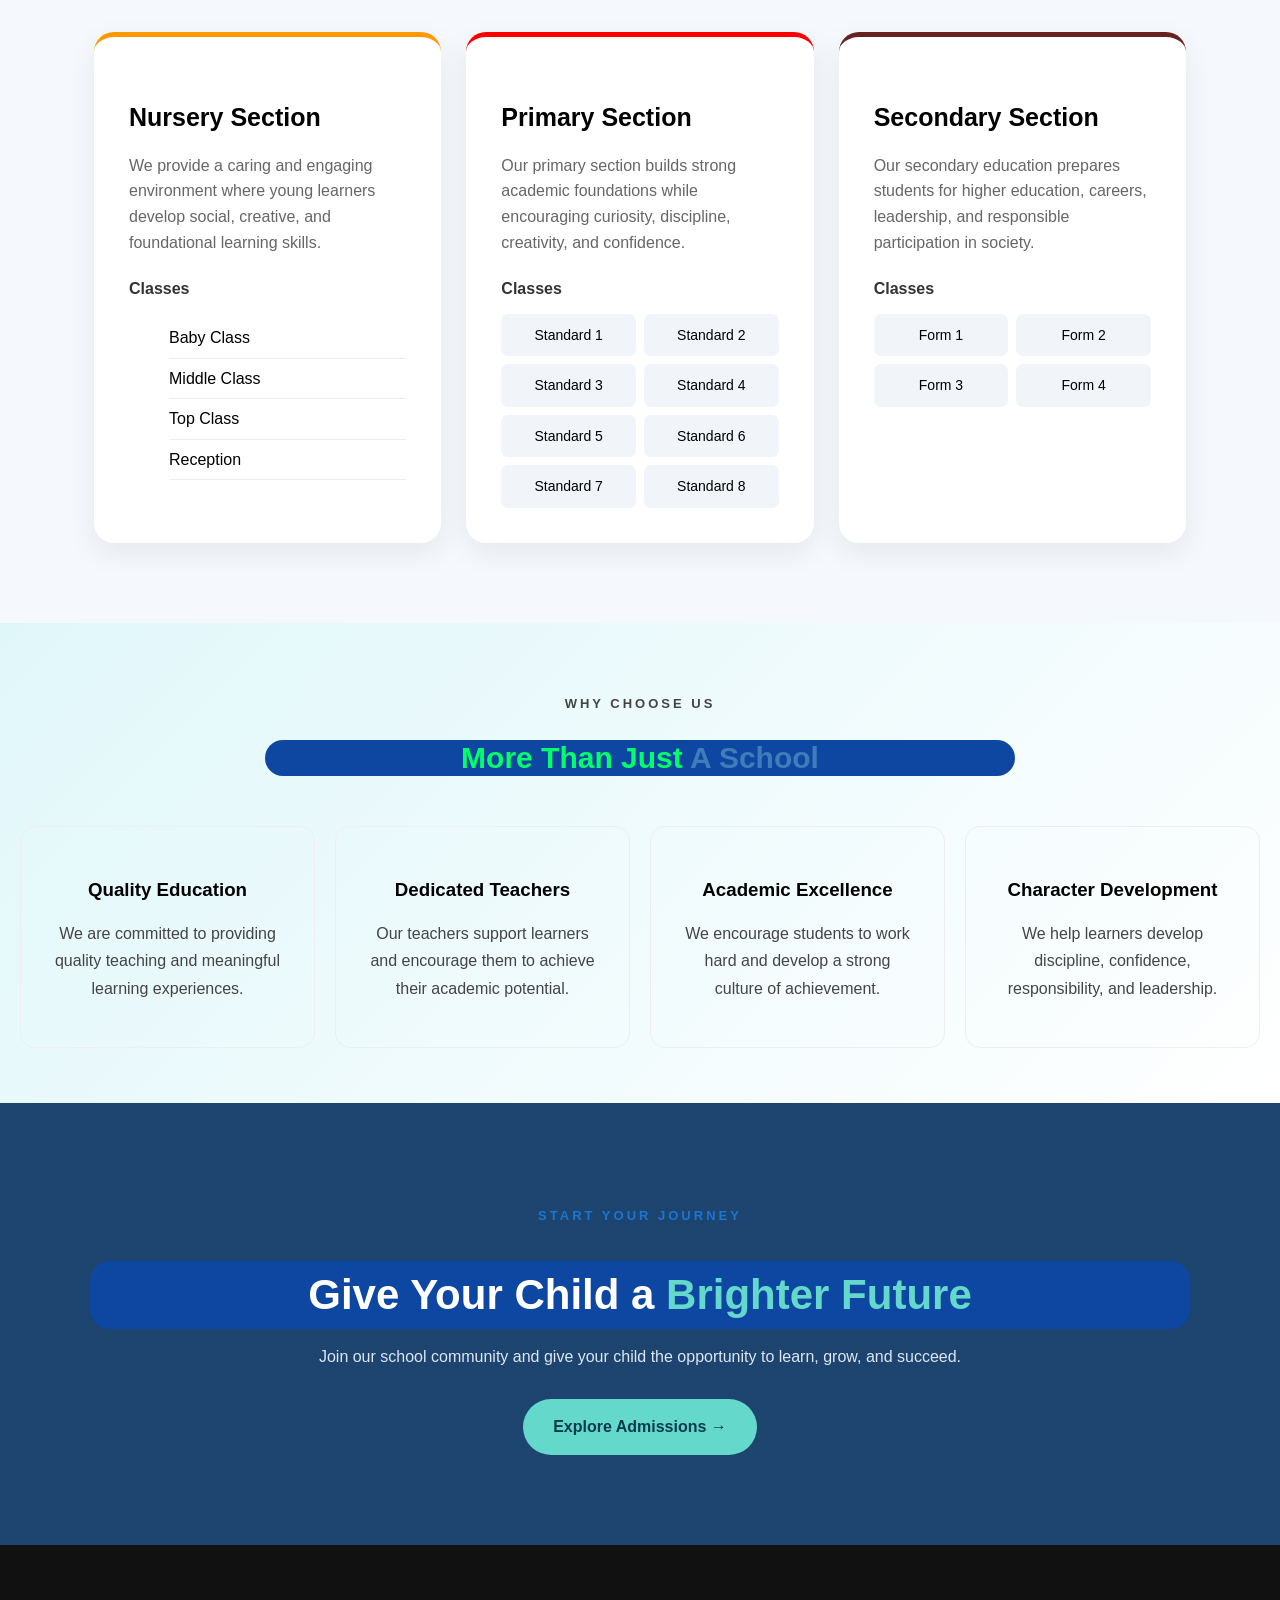
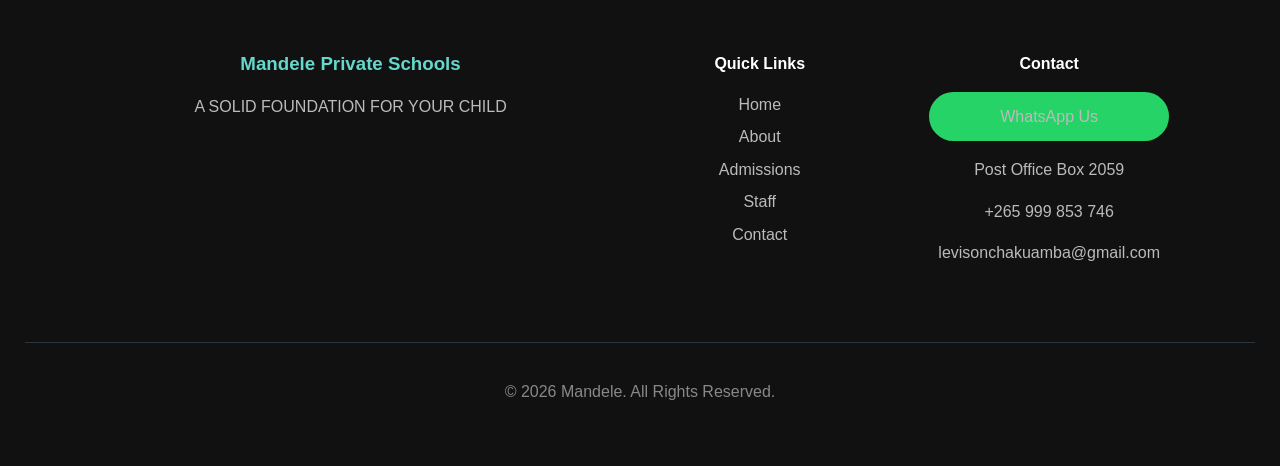
==== commit 1c982297: "Update index.html" ====
--- a/index.html
+++ b/index.html
@@ -365,6 +365,9 @@
             <div>
 
                 <h4>Contact</h4>
+                <a href="https://wa.me/265999853746" class="whatsapp-btn">
+    WhatsApp Us
+                </a>
 
                 <p> Post Office Box 2059</p>
                 <p> <a href="#"> +265 999 853 746</a>  </p>
--- a/style.css
+++ b/style.css
@@ -293,7 +293,8 @@
    ===================================== */
 
 .hero {
-    min-height: 650px;
+        width:100%; 
+    min-height: 100%;
 
     background-image:
         linear-gradient(
@@ -314,7 +315,7 @@
 }
 
 .hero-content {
-    max-width: 750px;
+    max-width: 100% ;
 }
 
 .welcome {
@@ -442,7 +443,7 @@
 
 .school-sections {
     background: #f5f8fc;
-    padding: 100px 7%;
+    padding: 50px 5%;
 }
 
 .section-heading {
@@ -456,12 +457,16 @@
 }
 
 .section-cards {
+        
     display: grid;
     grid-template-columns: repeat(3, 1fr);
     gap: 25px;
+        width:100%; 
+        padding:30px; 
 }
 
 .school-card {
+        width:100%; 
     background: white;
     padding: 35px;
     border-radius: 20px;
@@ -1177,6 +1182,7 @@
         grid-template-columns: 1fr !important;
         gap: 25px;
         width: 100%;
+        padding:20px;   
     }
 
     .school-card {
@@ -1184,4 +1190,22 @@
     }
 
 }
+.whatsapp-btn {
+    display: inline-block;
+    padding: 12px 20px;
+    background: #25D366;
+    color: white;
+    text-decoration: none;
+    border-radius: 25px;
+            }
+* {
+    box-sizing: border-box;
+}
+
+html, body {
+    margin: 0;
+    padding: 0;
+    width: 100%;
+    overflow-x: hidden;
+}
      
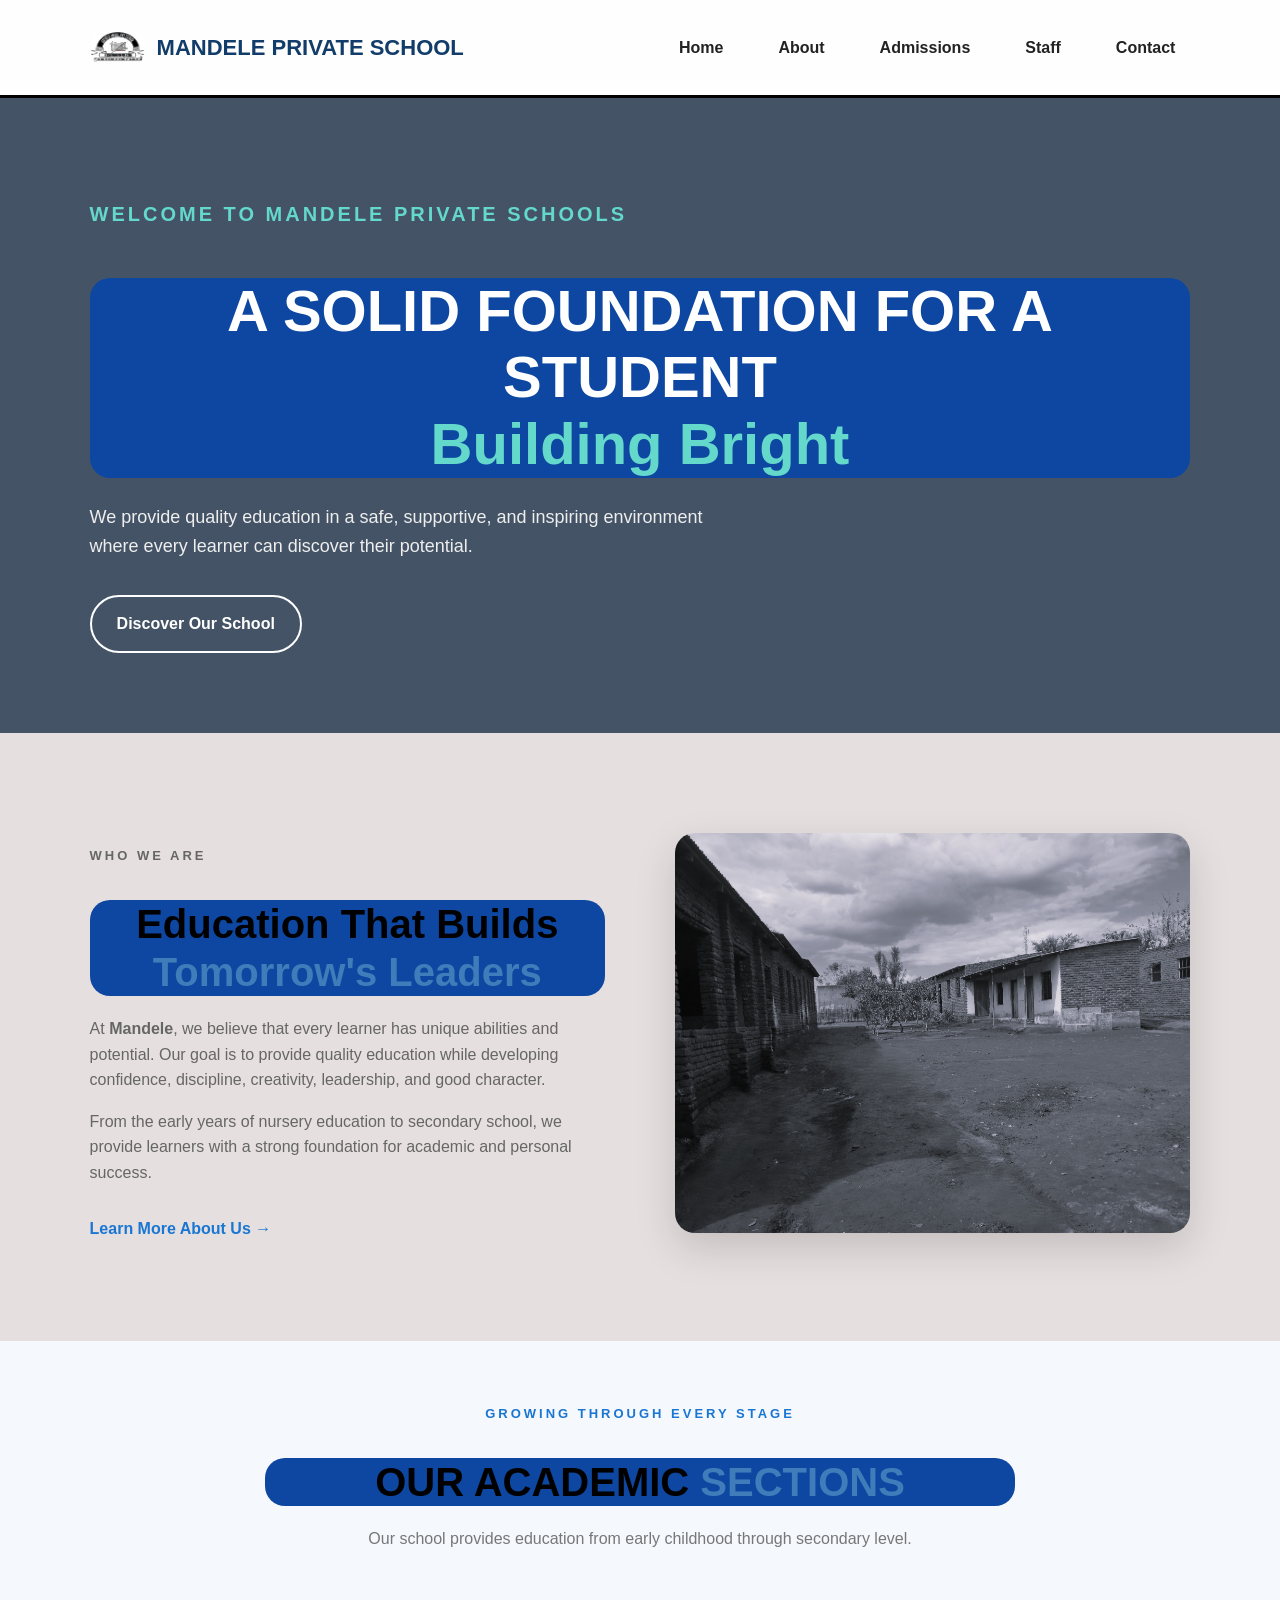
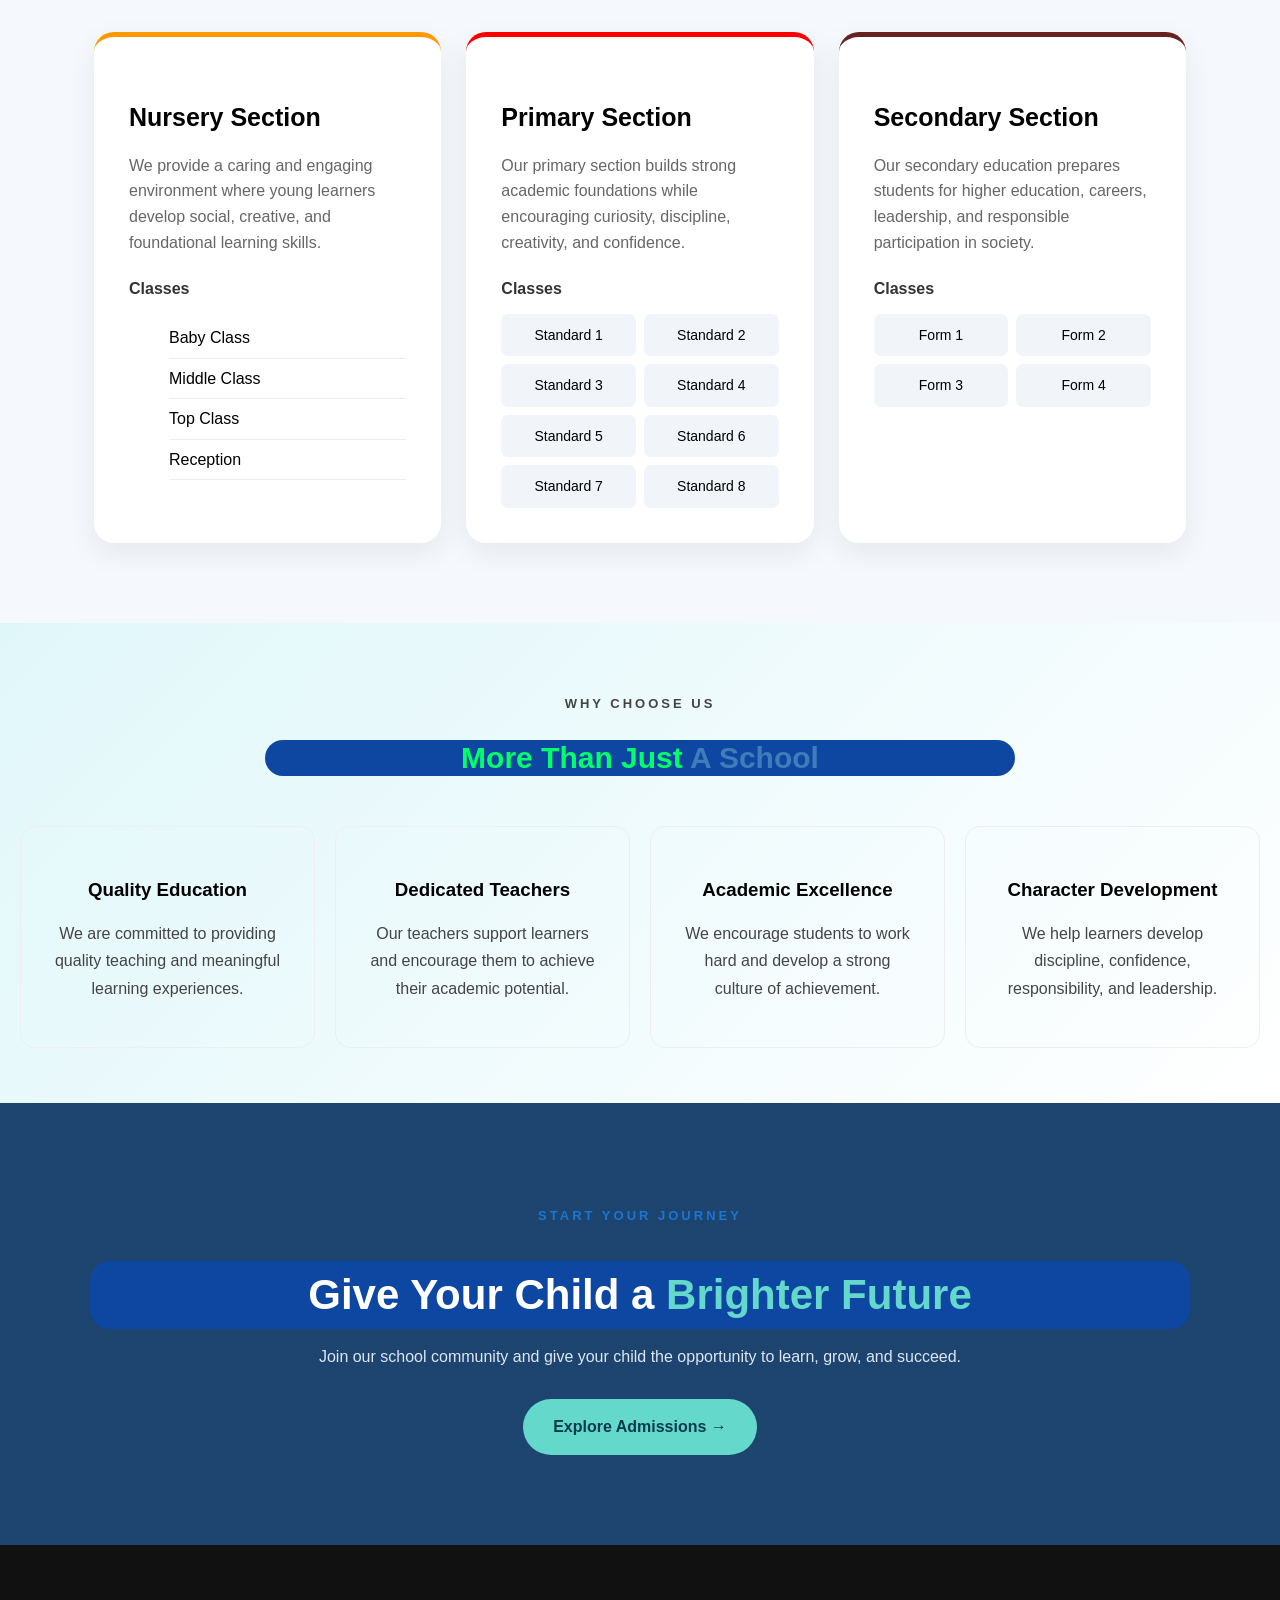
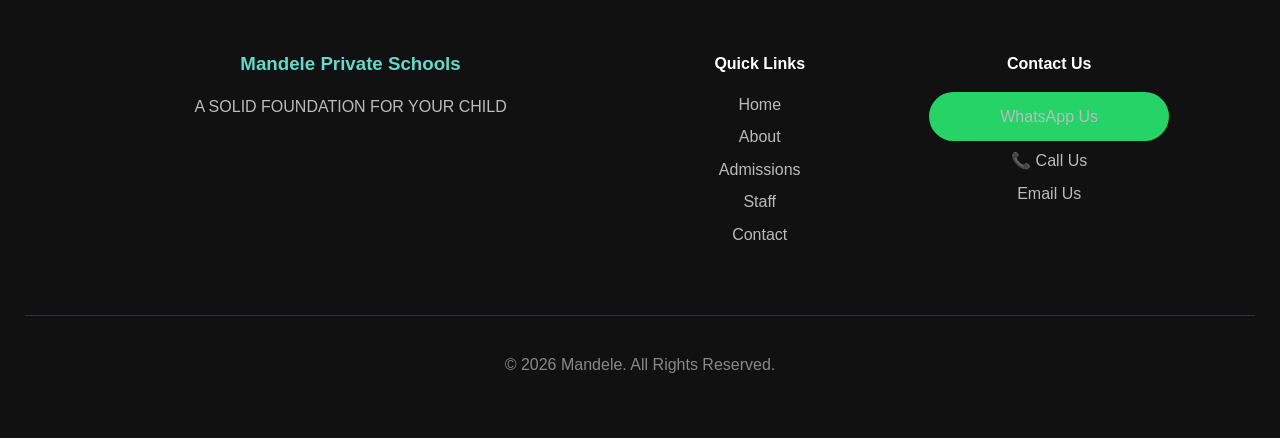
==== commit 2a3604b1: "Update index.html" ====
--- a/index.html
+++ b/index.html
@@ -364,14 +364,18 @@
 
             <div>
 
-                <h4>Contact</h4>
+                <h4>Contact Us</h4>
                 <a href="https://wa.me/265999853746" class="whatsapp-btn">
     WhatsApp Us
                 </a>
 
-                <p> Post Office Box 2059</p>
-                <p> <a href="#"> +265 999 853 746</a>  </p>
-                <p> <a href="#"> levisonchakuamba@gmail.com</a></p>
+                
+                <a href="tel:+265999537017" class="call-btn">
+    📞 Call Us
+                </a>
+                <a href="mailto: levisonchakuamba@gmail.com?subject=School%20Enquiry">
+    Email Us
+                </a>
 
             </div>
 
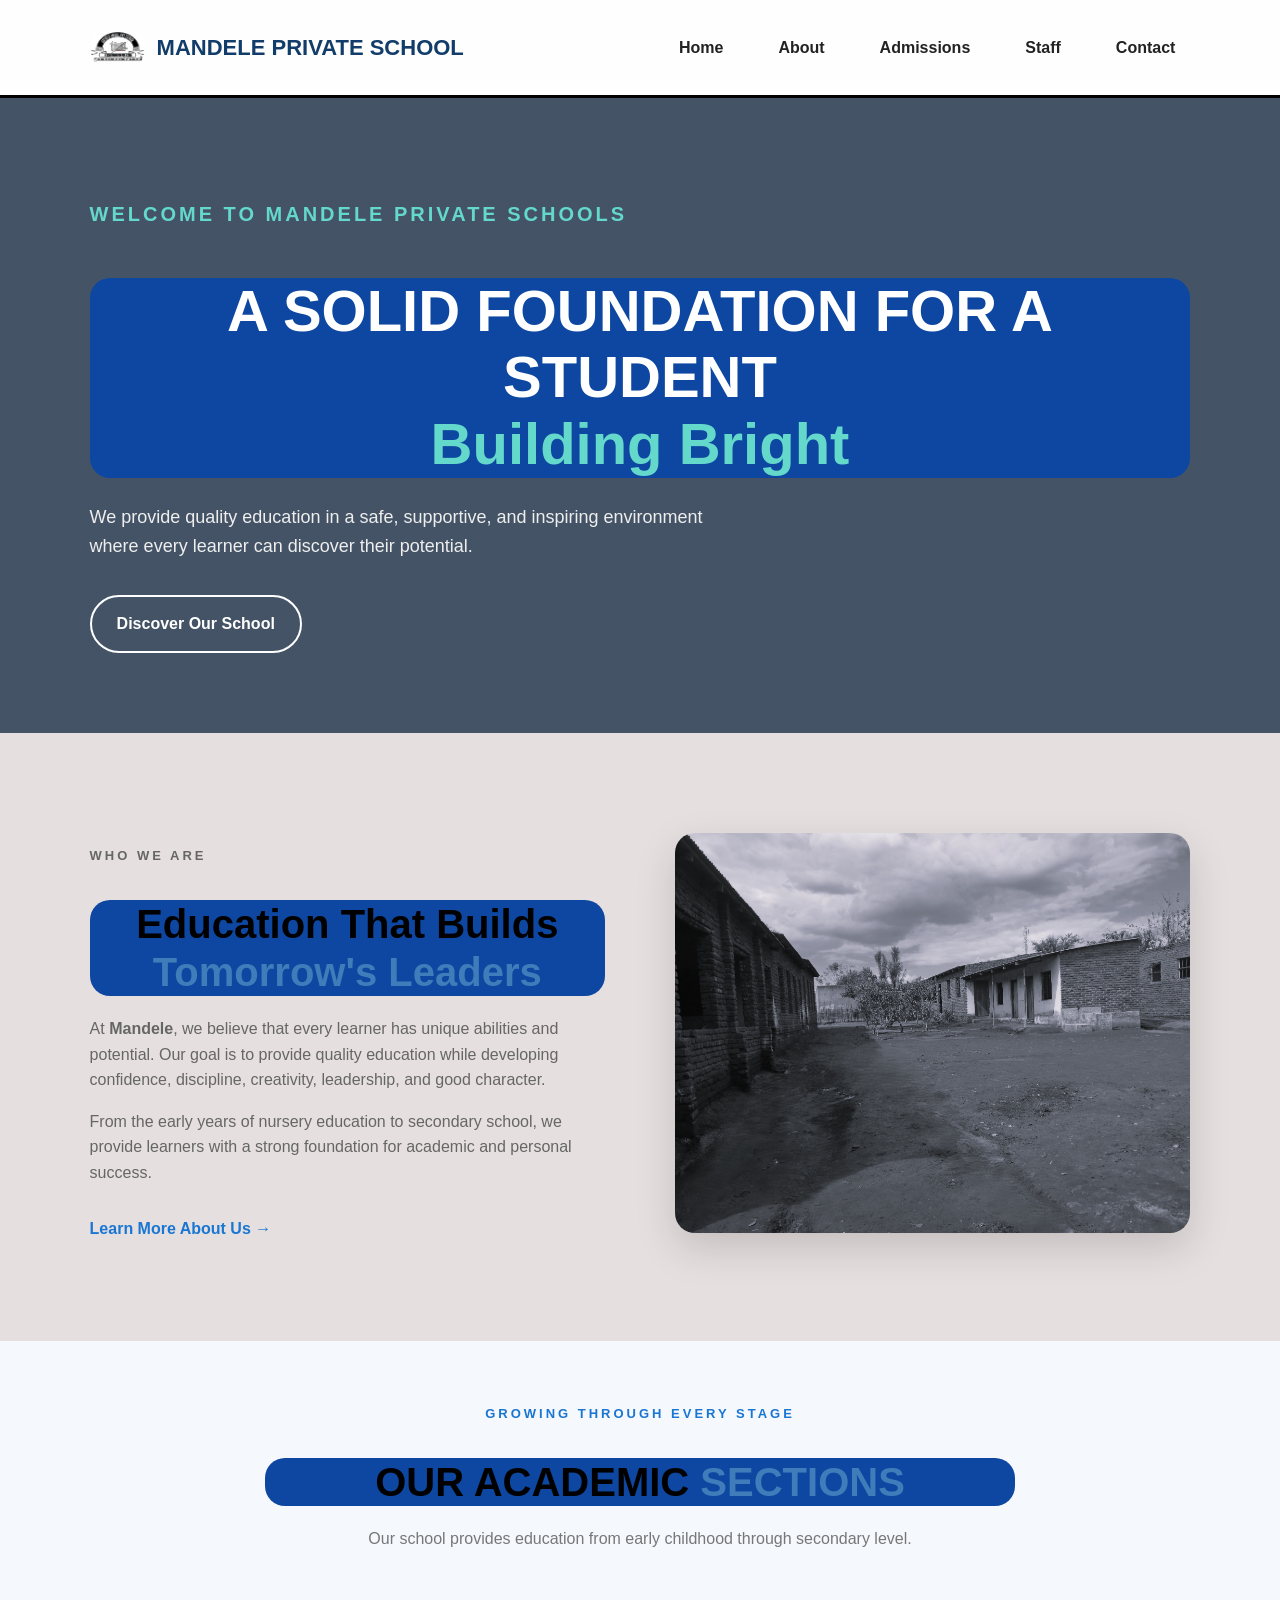
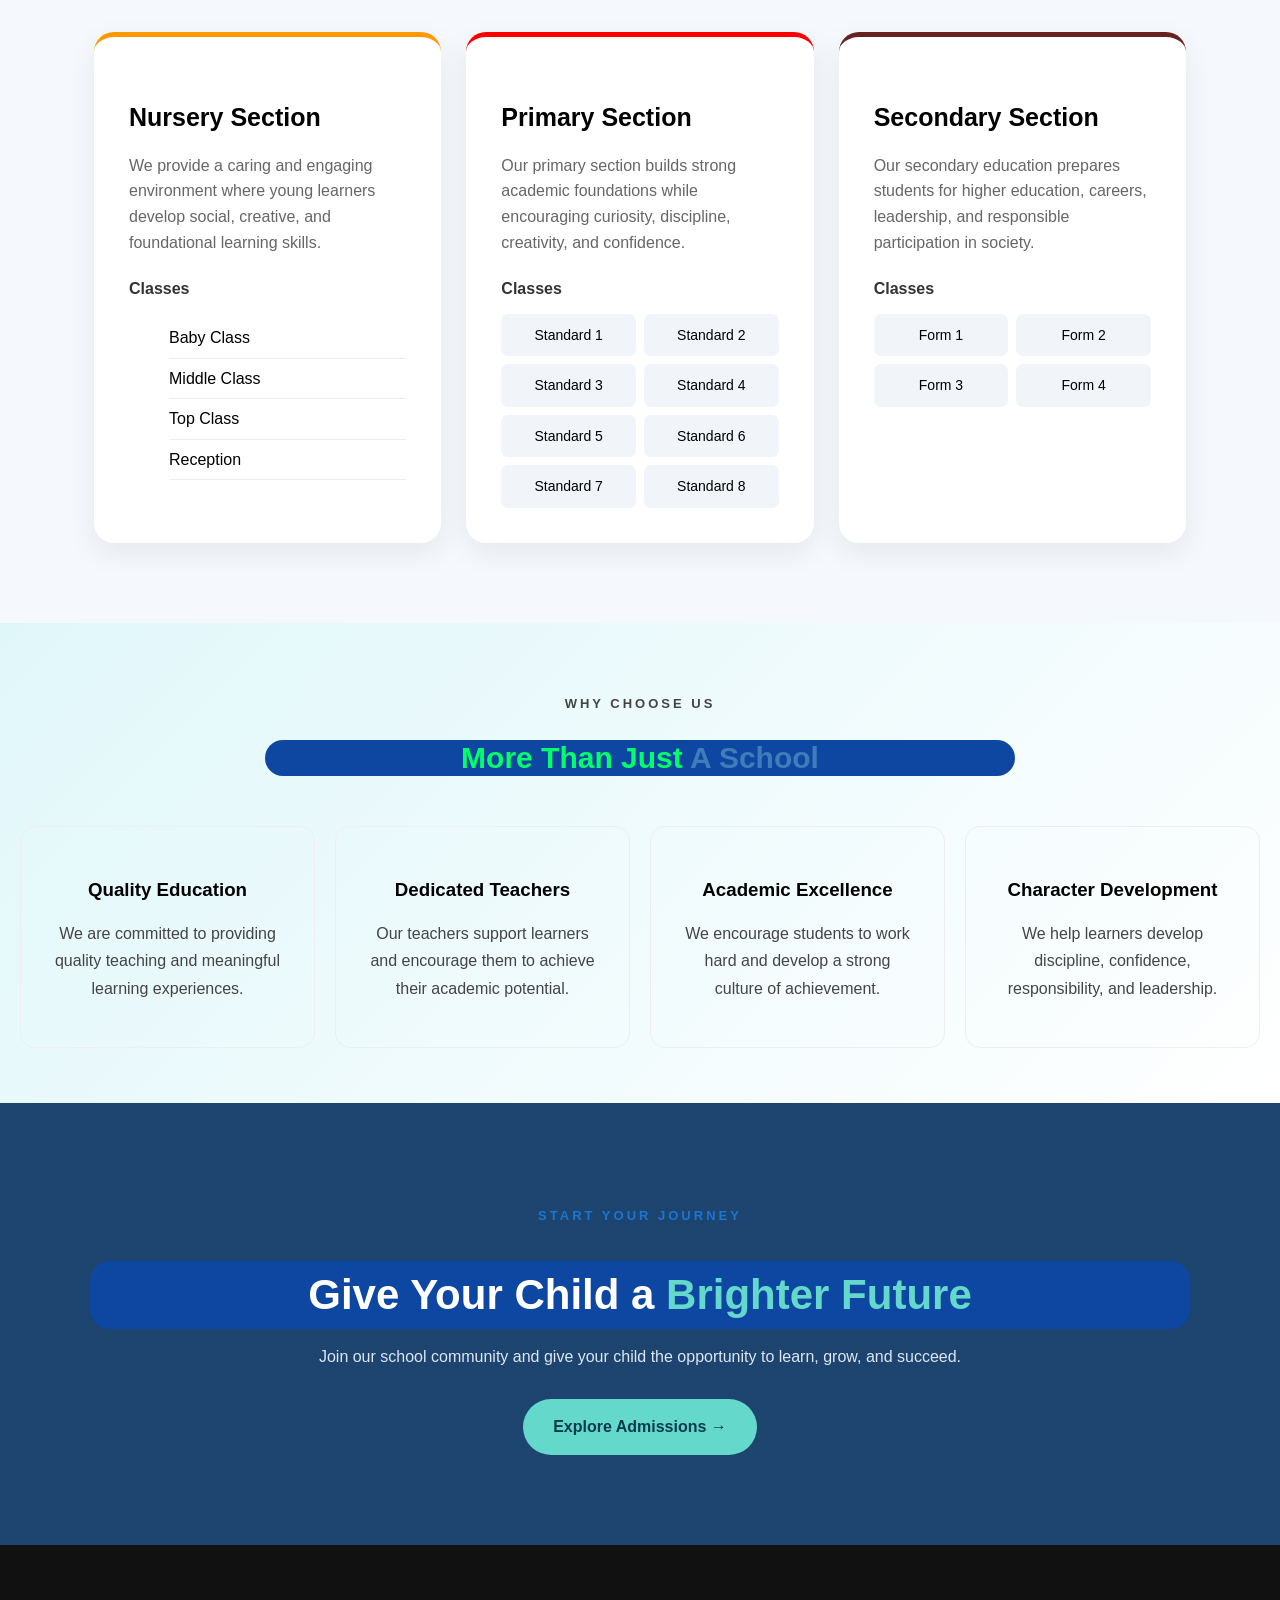
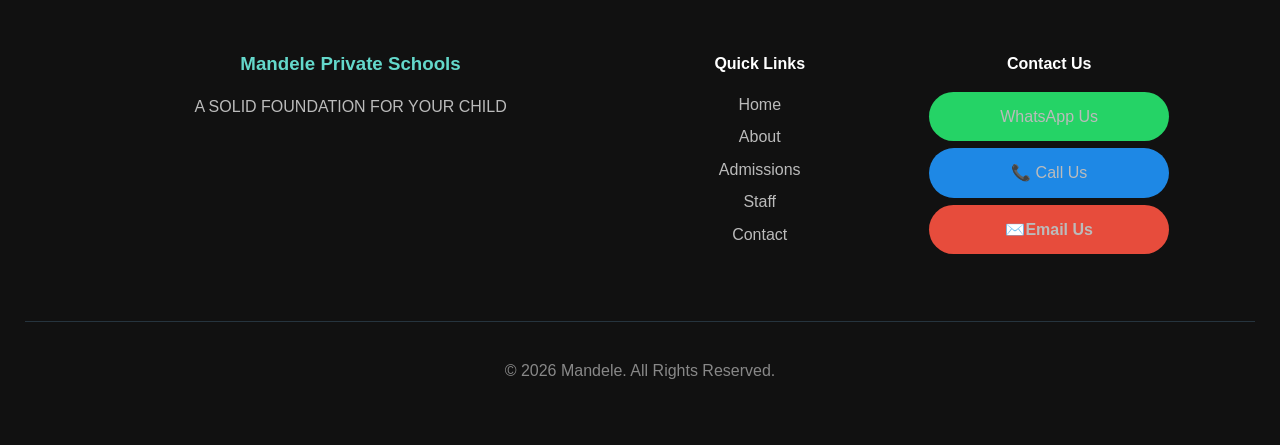
==== commit 0f5907e4: "Fix HTML formatting and structure" ====
--- a/index.html
+++ b/index.html
@@ -373,8 +373,7 @@
                 <a href="tel:+265999537017" class="call-btn">
     📞 Call Us
                 </a>
-                <a href="mailto: levisonchakuamba@gmail.com?subject=School%20Enquiry">
-    Email Us
+                <a href="mailto:levisonchakuamba@gmail.com" class="email-btn">    ✉️Email Us
                 </a>
 
             </div>
--- a/style.css
+++ b/style.css
@@ -1194,10 +1194,28 @@
     display: inline-block;
     padding: 12px 20px;
     background: #25D366;
+    color: black;
+    text-decoration: none;
+    border-radius: 25px;
+            }
+.call-btn {
+    display: inline-block;
+    padding: 12px 25px;
+    background: #1e88e5;
     color: white;
     text-decoration: none;
     border-radius: 25px;
-            }
+          }
+.email-btn {
+    display: inline-block;
+    padding: 12px 25px;
+    background: #e74c3c;
+    color: white;
+    text-decoration: none;
+    border-radius: 25px;
+    font-weight: bold;
+        }
+
 * {
     box-sizing: border-box;
 }
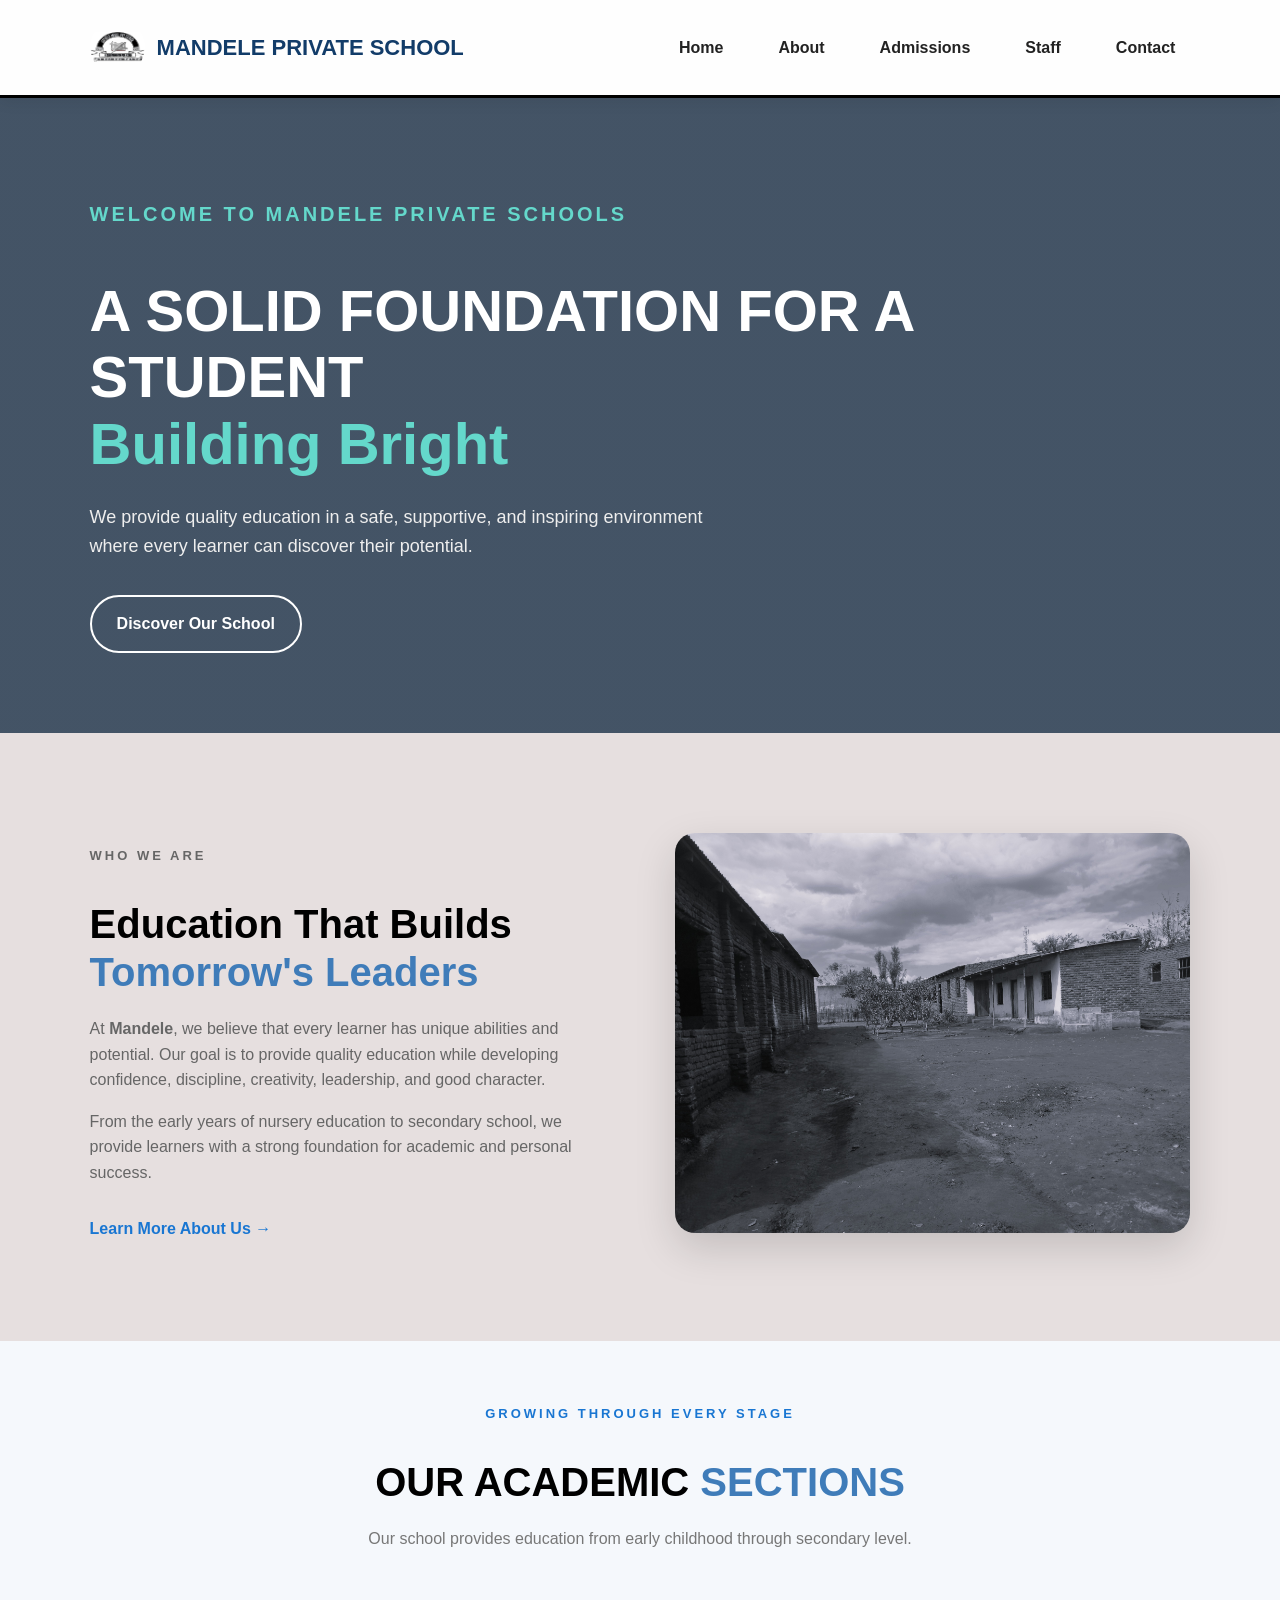
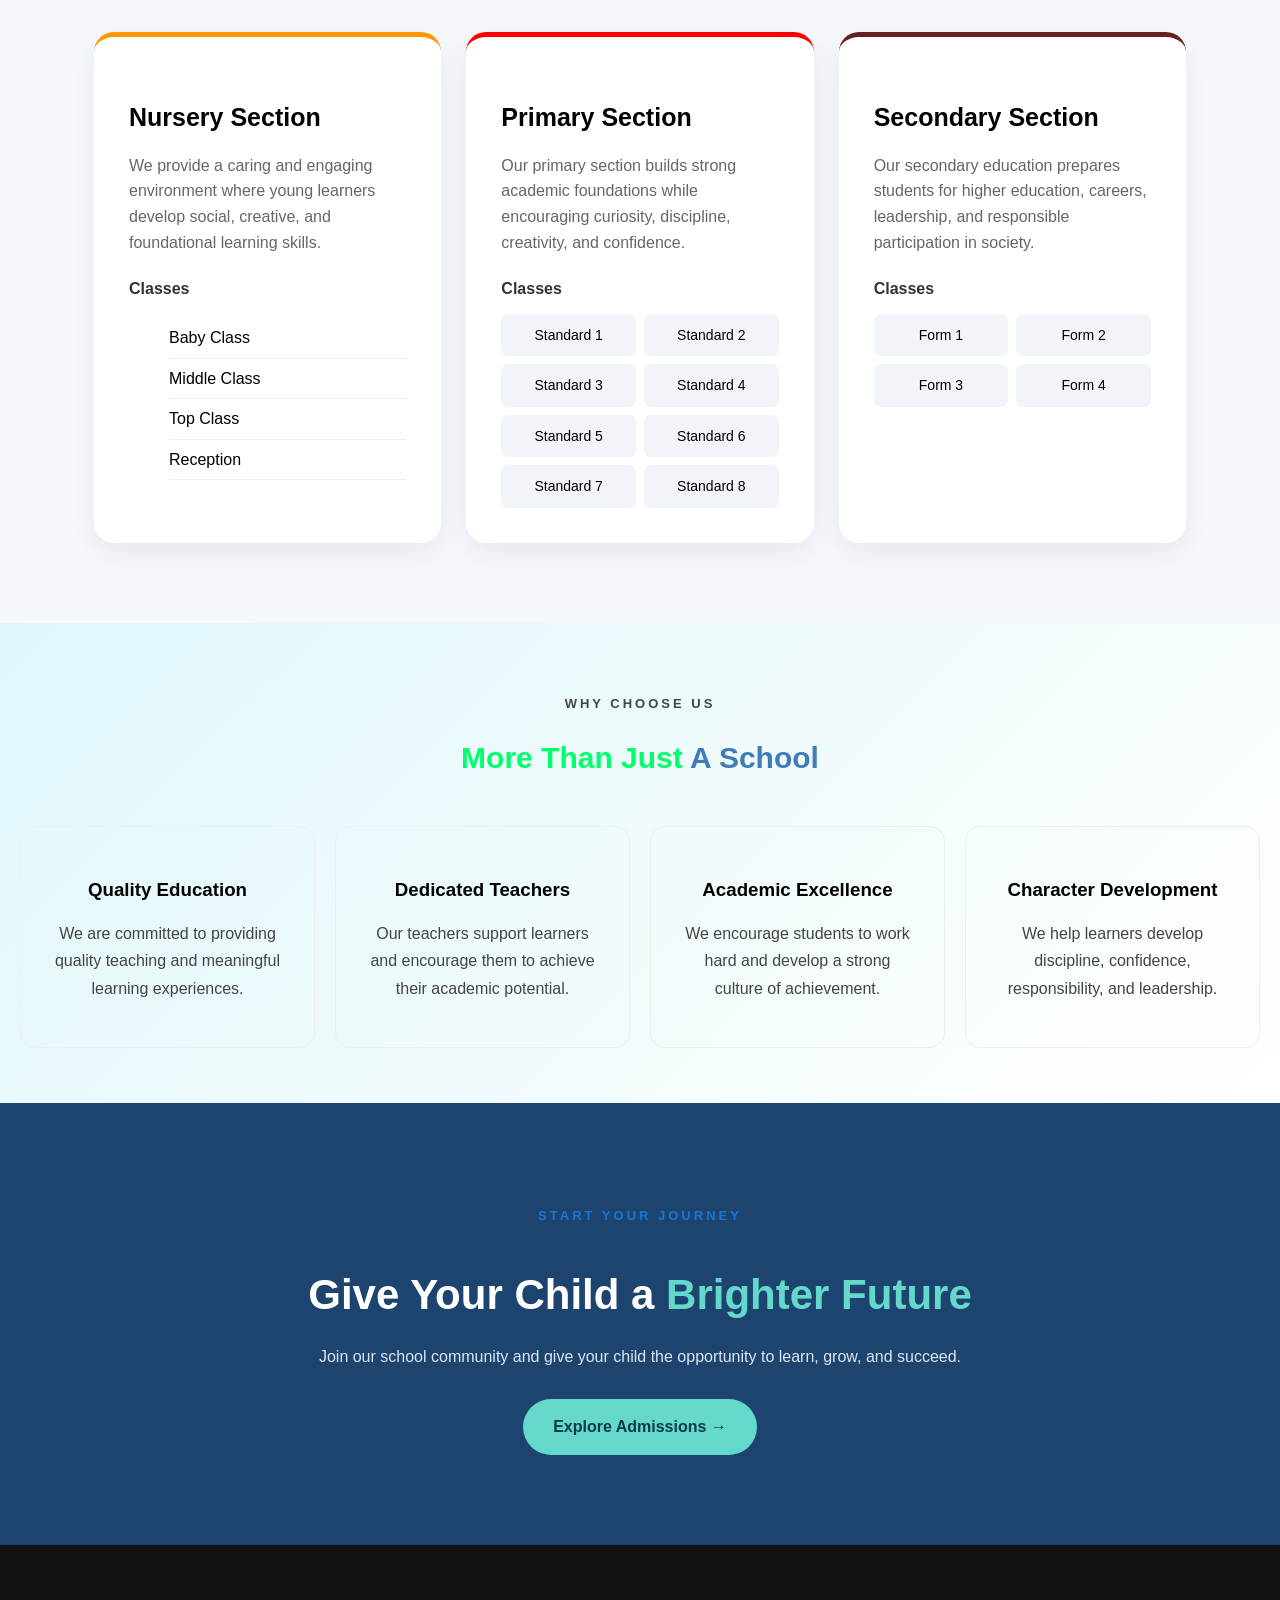
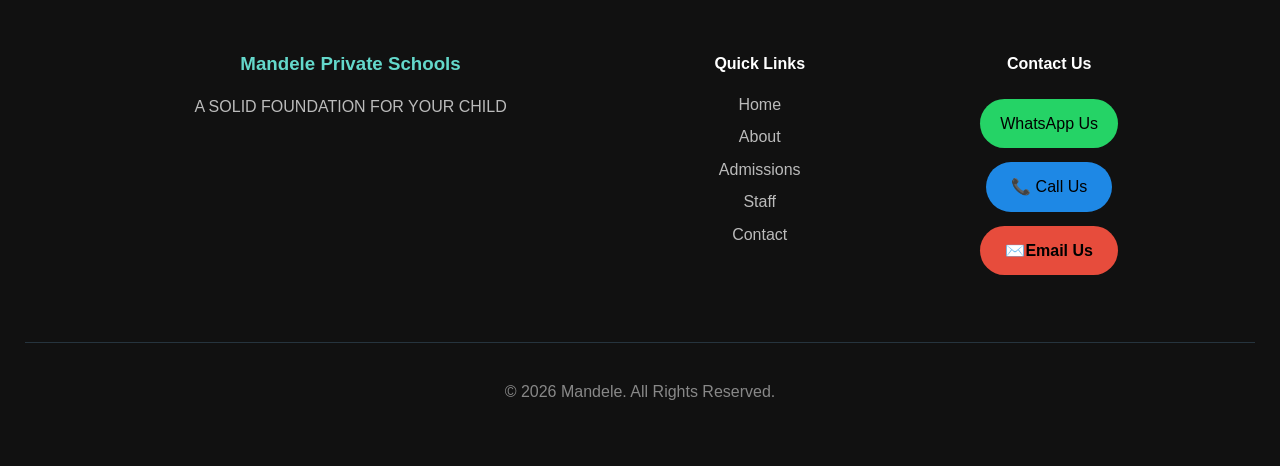
==== commit 8d21f899: "Fix HTML formatting and structure" ====
--- a/index.html
+++ b/index.html
@@ -355,7 +355,7 @@
 
                 <a href="index.html">Home</a>
                 <a href="about.html">About</a>
-                <a href="admissions.html">Admissions</a>
+                <a href="admission.html">Admissions</a>
                 <a href="staff.html">Staff</a>
                 <a href="contact.html">Contact</a>
 
--- a/style.css
+++ b/style.css
@@ -1,5 +1,16 @@
 
-        
+        * {
+    box-sizing: border-box;
+}
+
+html, body {
+    margin: 0;
+    padding: 0;
+    width: 100%;
+    overflow-x: hidden;
+}
+
+
        /* ============================
    MODERN ANIMATED NAVBAR
    ============================ */
@@ -457,16 +468,14 @@
 }
 
 .section-cards {
-        
-    display: grid;
-    grid-template-columns: repeat(3, 1fr);
+    display: flex;
     gap: 25px;
-        width:100%; 
-        padding:30px; 
+    width: 100%;
+    padding: 30px;
 }
 
 .school-card {
-        width:100%; 
+    flex: 1;
     background: white;
     padding: 35px;
     border-radius: 20px;
@@ -670,6 +679,24 @@
 /* =====================================
    MOBILE RESPONSIVE
    ===================================== */
+@media screen and (max-width: 600px) {
+
+    .section-cards {
+        display: flex !important;
+        flex-direction: column !important;
+        width: 100% !important;
+        padding: 15px !important;
+        gap: 25px !important;
+    }
+
+    .school-card {
+        width: 100% !important;
+        min-width: 0 !important;
+        max-width: 100% !important;
+        flex: none !important;
+    }
+
+}
 
 @media (max-width: 900px) {
 
@@ -736,6 +763,7 @@
     }
 
 }
+
             /* FOR HOME PAGE */ 
         }
         /*FOR CONTACT US */ 
@@ -781,12 +809,13 @@
      background-color: #c6c1cf;
     transform: scale(0.95);
 }
-h2{
+/*h2{
     text-align: center;
     background-color: #0d47a1;
     border-radius: 20px; 
     font-style: padding ;
 }
+*/ 
 .contact-form form {
     max-width: 600px;
     margin: auto;
@@ -810,6 +839,7 @@
 }
 
 .contact-form button {
+        display:flex; 
     margin-top: 20px;
     padding: 12px;
     border: tomato;
@@ -824,55 +854,163 @@
 }
  /* CSS FOR CONTACT US  ENDS HEAR 
  NEXT IS ABOUT PAGE*/ 
- .about,
+header {
+    position: sticky;
+    top: 0;
+    z-index: 1000;
+
+    display: flex;
+    justify-content: space-between;
+    align-items: center;
+
+    padding: 15px 7%;
+
+    background: white;
+
+    box-shadow: 0 3px 15px rgba(0,0,0,0.08);
+}
+header nav {
+    display: flex;
+    gap: 20px;
+}
+
+header nav a {
+    text-decoration: none;
+    color: #222;
+    font-weight: bold;
+}
+
+.about,
 .history,
 .vision-mission,
 .values,
 .facilities {
-    padding: 50px;
-    text-align: center;
-}
+    width: 100%;
+    max-width: 1100px;
+    margin: 20px auto;
+    padding: 30px 5%;
+    text-align: center;
+}
+
+/* Headings */
+
+.about h2,
+.history h2,
+.vision-mission h2,
+.values h2,
+.facilities h2 {
+    margin: 10px 0 15px;
+}
+
+/* Images */
 
 .about-image {
-    width: 500px;
-    max-width: 90%;
+    width: 100%;
+    max-width: 700px;
     height: 300px;
     object-fit: cover;
-    border-radius: 10px;
-    margin: 20px 0;
-}
+    border-radius: 15px;
+    display: block;
+    margin: 15px auto;
+}
+
+/* Paragraphs */
 
 .about p,
 .history p,
 .vision-mission p,
 .facilities p {
     max-width: 800px;
-    margin: 15px auto;
-    line-height: 1.7;
-}
+    margin: 10px auto;
+    line-height: 1.6;
+}
+
+/* Vision & Mission */
 
 .vision-mission {
     display: flex;
-    gap: 30px;
     justify-content: center;
+    gap: 20px;
 }
 
 .vision-mission div {
-    width: 40%;
+    width: 45%;
     padding: 25px;
-}
+    background: white;
+    border-radius: 15px;
+    box-shadow: 0 8px 25px rgba(0, 0, 0, 0.08);
+}
+
+/* Core Values */
 
 .values ul {
     list-style: none;
     padding: 0;
+    margin: 10px 0;
 }
 
 .values li {
     display: inline-block;
-    padding: 12px 20px;
-    margin: 5px;
-    border-radius: 5px;
-}
+    padding: 10px 18px;
+    margin: 4px;
+    border-radius: 8px;
+    background: #f1f5f9;
+}
+
+/* =========================
+   PHONE RESPONSIVE
+========================= */
+
+@media screen and (max-width: 600px) {
+
+    .about,
+    .history,
+    .vision-mission,
+    .values,
+    .facilities {
+        width: 100%;
+        margin: 10px auto;
+        padding: 20px 5%;
+    }
+
+    .about h2,
+    .history h2,
+    .vision-mission h2,
+    .values h2,
+    .facilities h2 {
+        margin: 5px 0 10px;
+    }
+
+    .about-image {
+        width: 100%;
+        height: 230px;
+        margin: 10px auto;
+    }
+
+    .about p,
+    .history p,
+    .vision-mission p,
+    .facilities p {
+        margin: 8px auto;
+        line-height: 1.5;
+    }
+
+    .vision-mission {
+        display: flex;
+        flex-direction: column;
+        gap: 15px;
+    }
+
+    .vision-mission div {
+        width: 100%;
+        padding: 20px;
+    }
+
+    .values li {
+        padding: 8px 14px;
+        margin: 3px;
+    }
+       }
 /* CSS FOR ABOUT PAGE   ENDS HEAR 
  NEXT IS ADMISSION*/ 
  /* ==============================
@@ -1157,7 +1295,7 @@
       /*display: block;*/ 
 }
   .staff-container{ 
-        display: grid; 
+        display:flex; 
         grid-template-columns: repeat (3,minmax(280px,350px)); 
         gap : 5px; 
        padding: 0px;
@@ -1178,7 +1316,7 @@
 @media (max-width: 600px) {
 
     .section-cards {
-        display: grid;
+        display: flex;
         grid-template-columns: 1fr !important;
         gap: 25px;
         width: 100%;
@@ -1190,7 +1328,7 @@
     }
 
 }
-.whatsapp-btn {
+a.whatsapp-btn {
     display: inline-block;
     padding: 12px 20px;
     background: #25D366;
@@ -1198,32 +1336,21 @@
     text-decoration: none;
     border-radius: 25px;
             }
-.call-btn {
+a.call-btn {
     display: inline-block;
     padding: 12px 25px;
     background: #1e88e5;
-    color: white;
+    color: black;
     text-decoration: none;
     border-radius: 25px;
           }
-.email-btn {
+a.email-btn {
     display: inline-block;
     padding: 12px 25px;
     background: #e74c3c;
-    color: white;
+    color: black;   
     text-decoration: none;
     border-radius: 25px;
     font-weight: bold;
         }
 
-* {
-    box-sizing: border-box;
-}
-
-html, body {
-    margin: 0;
-    padding: 0;
-    width: 100%;
-    overflow-x: hidden;
-}
-     
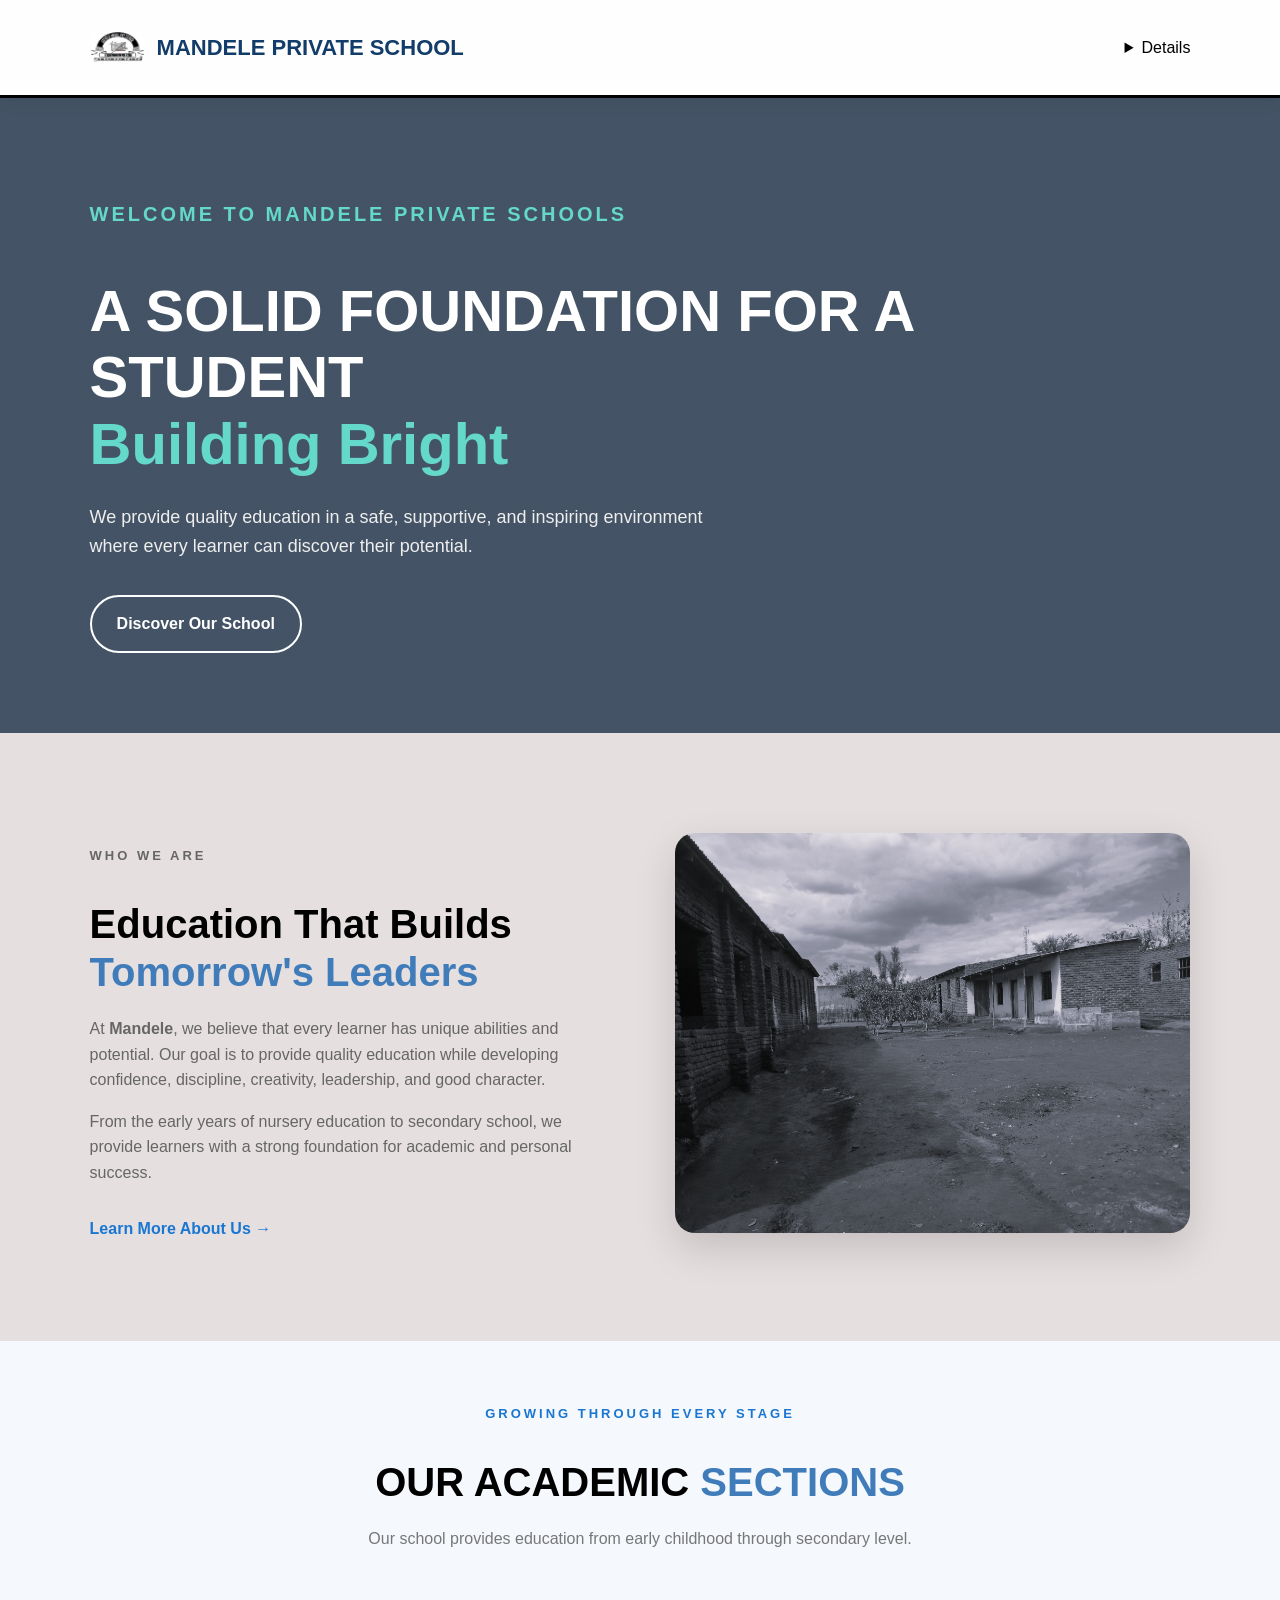
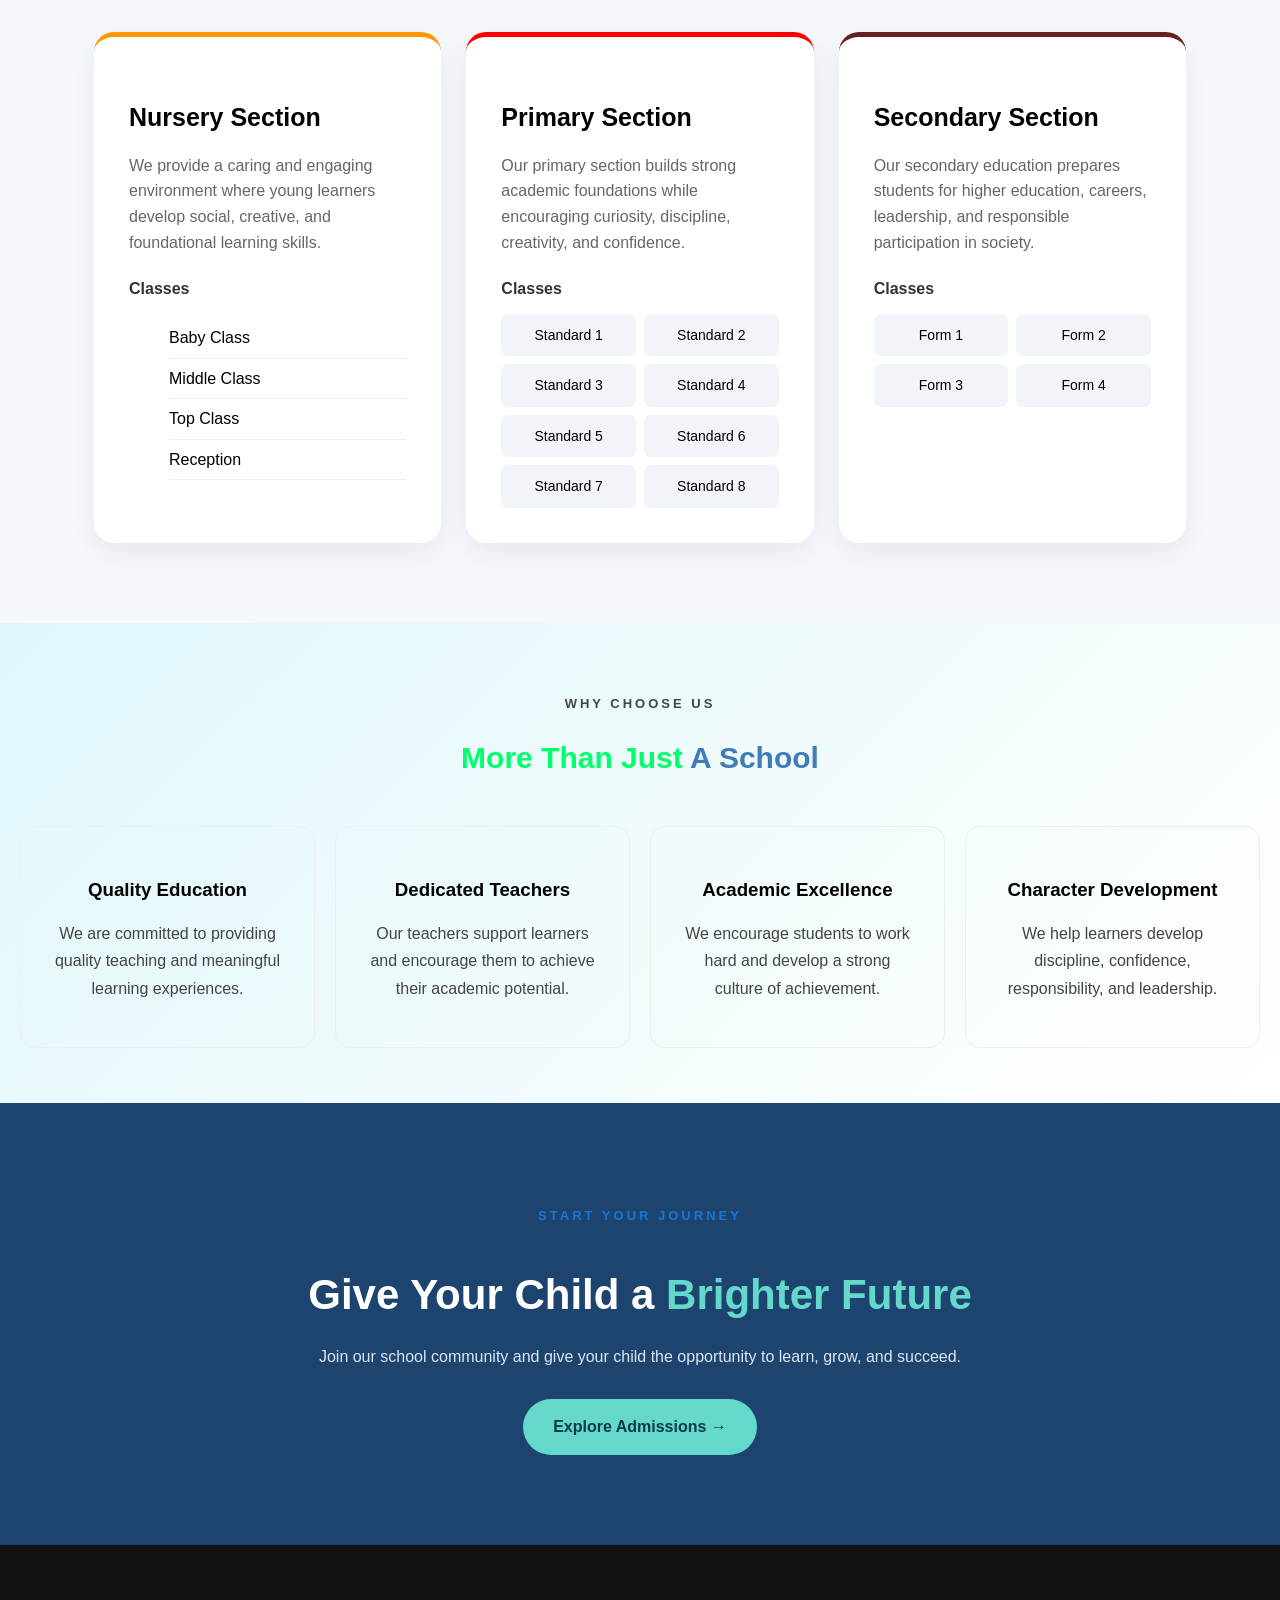
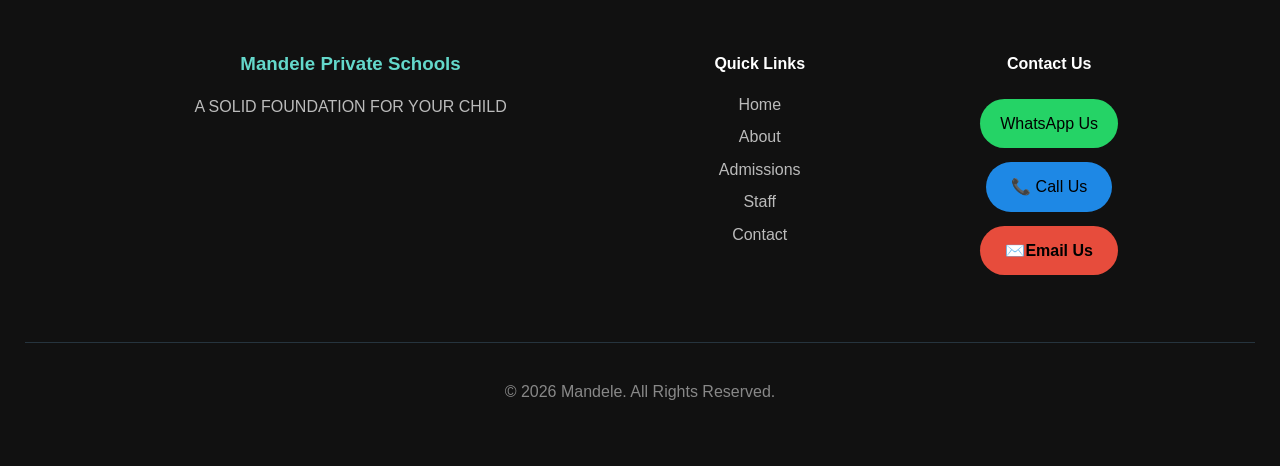
==== commit 114e3583: "Update index.html" ====
--- a/index.html
+++ b/index.html
@@ -19,7 +19,8 @@
         <h1>MANDELE PRIVATE SCHOOL</h1>
     </div>
 
-
+<details class="menu"> 
+  <  summary>☰ Menu</summary>
     <nav class="nav-links">
 
         <a href="index.html">Home</a>
@@ -29,7 +30,7 @@
         <a href="contact.html">Contact</a>
 
     </nav>
-
+</details>
 </header>
 
 
